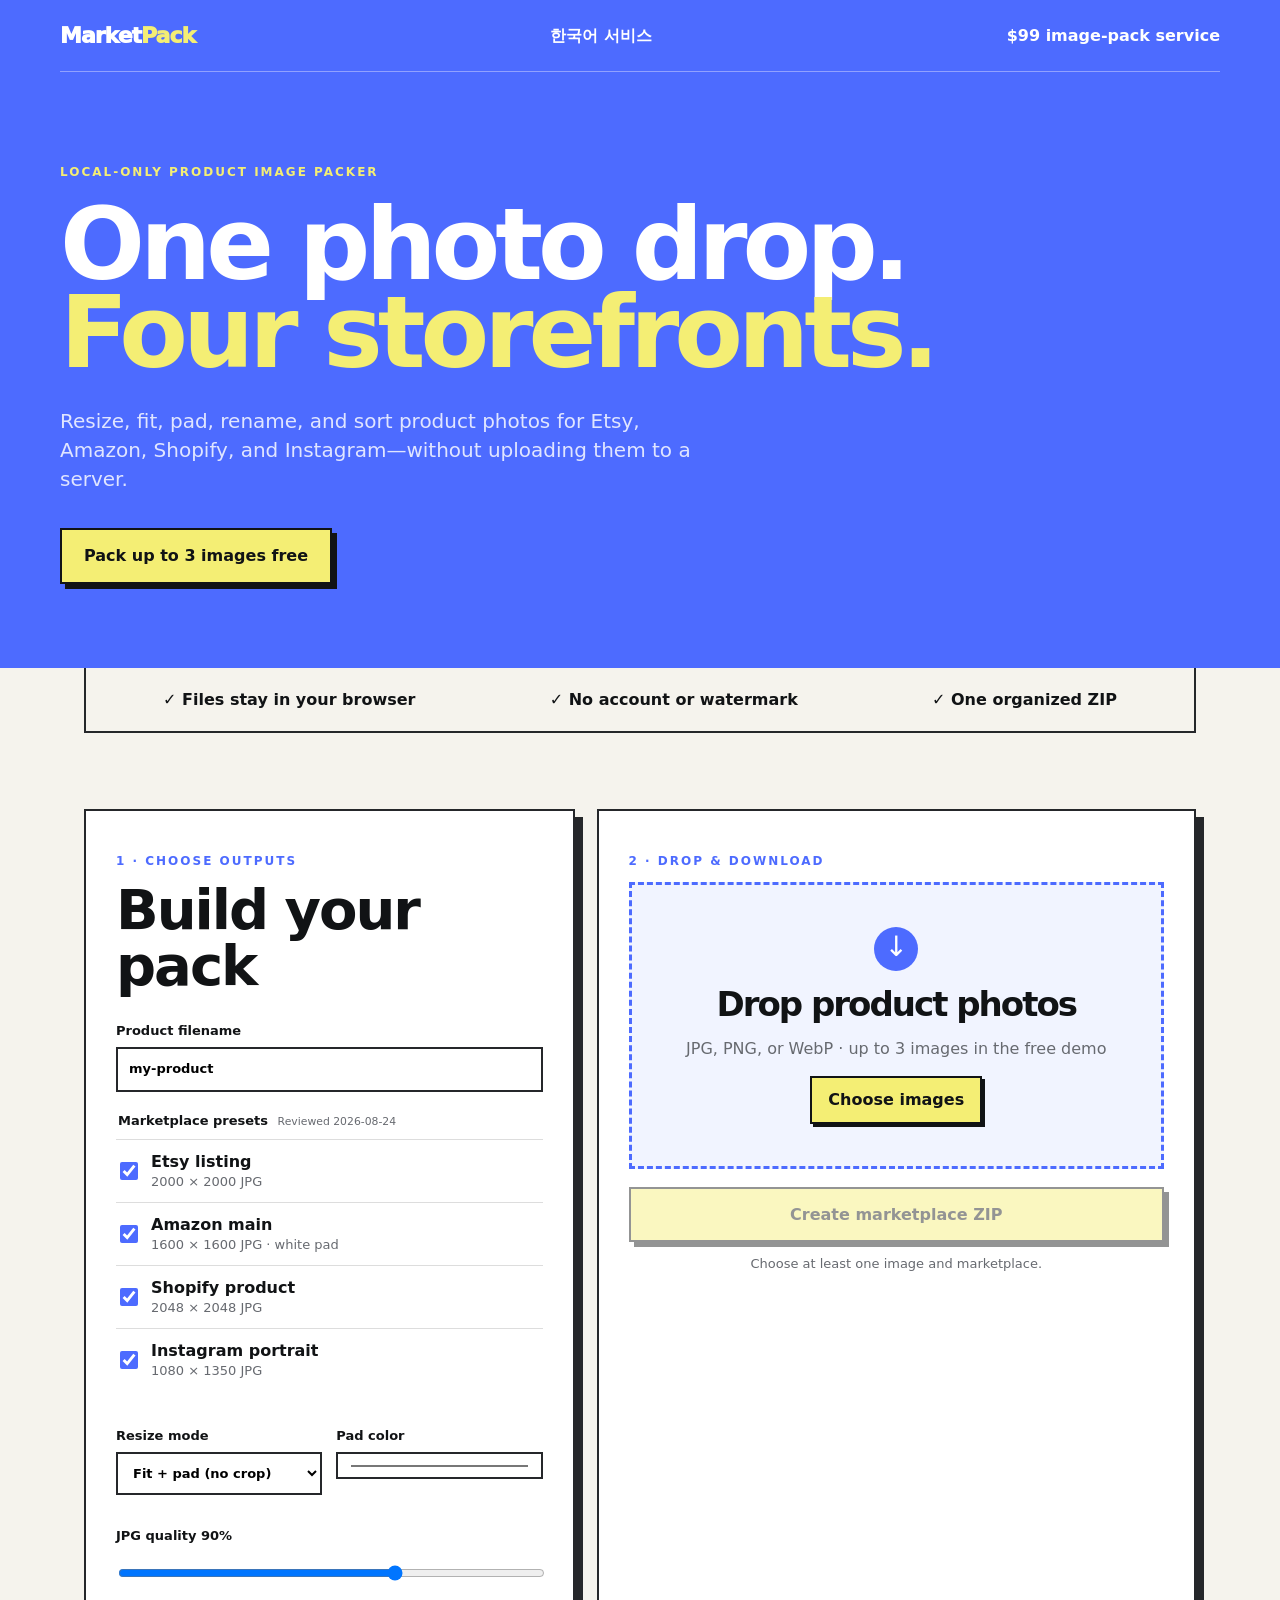
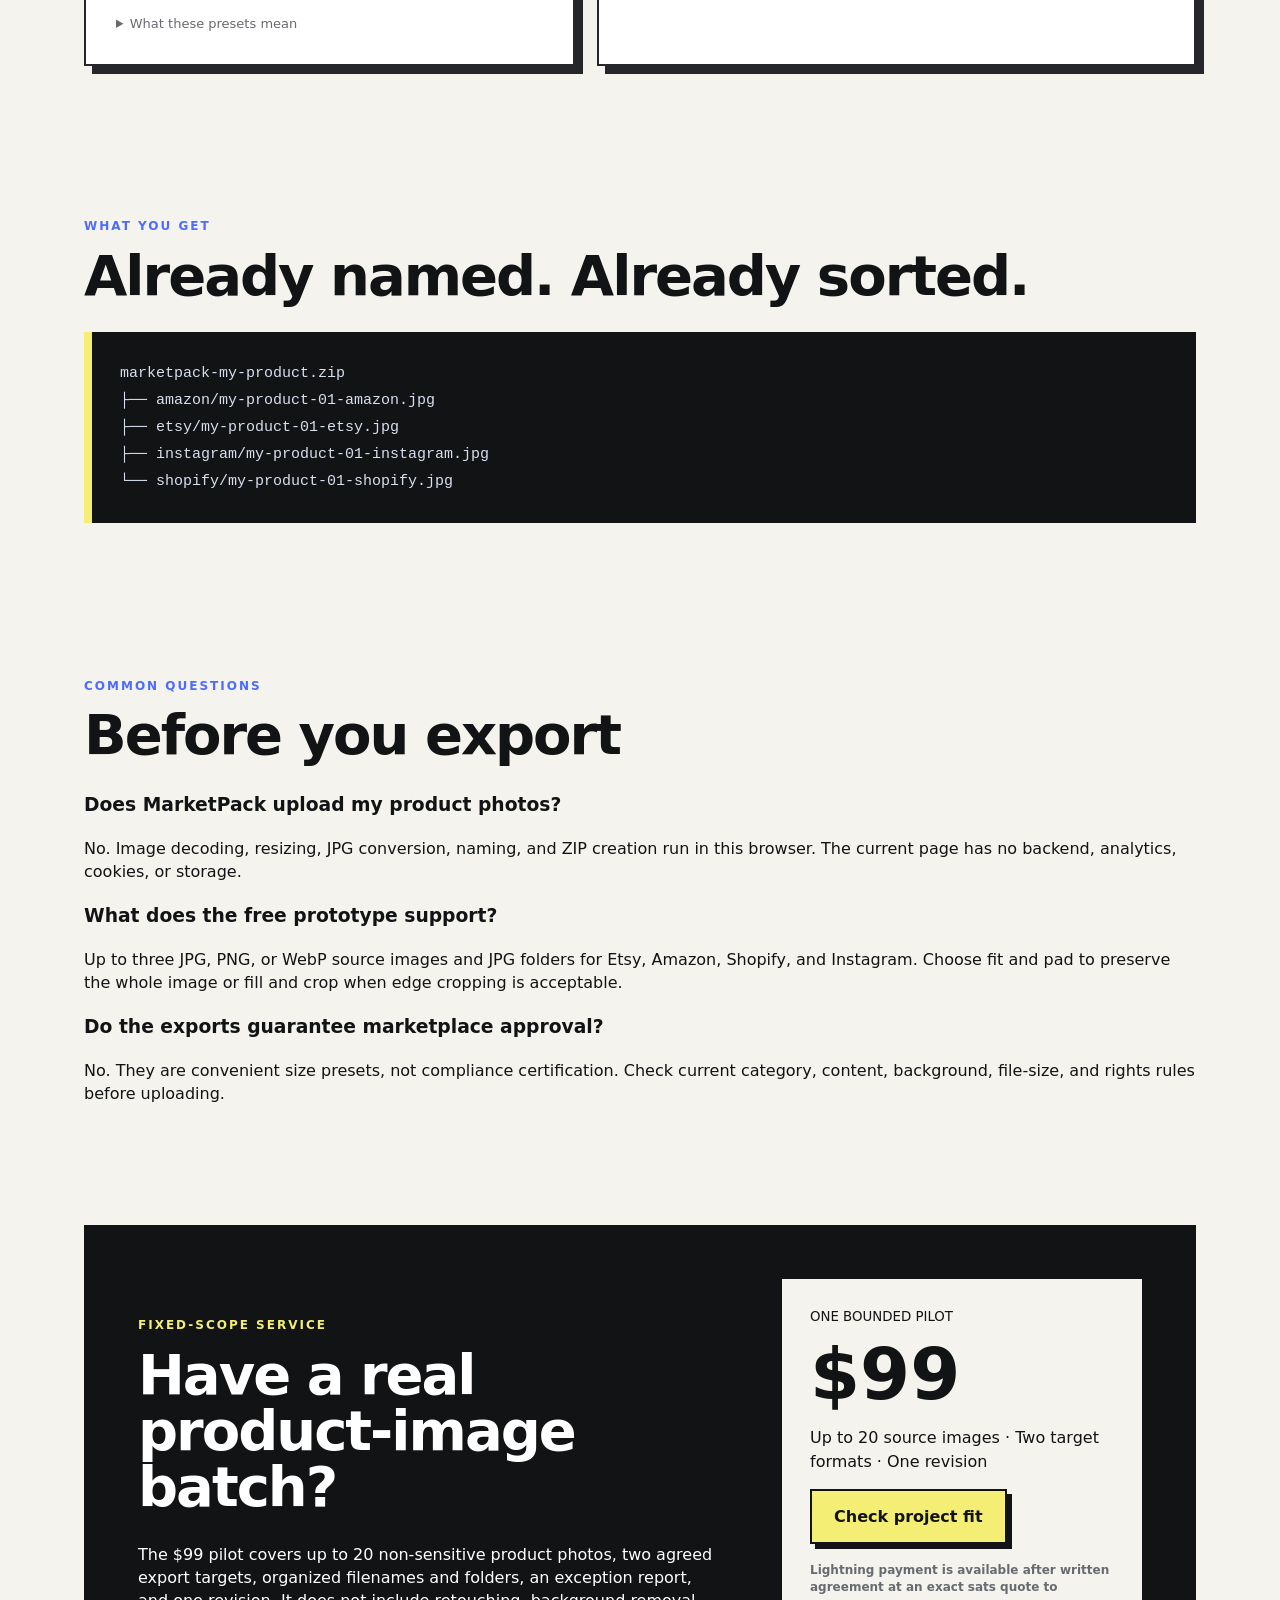
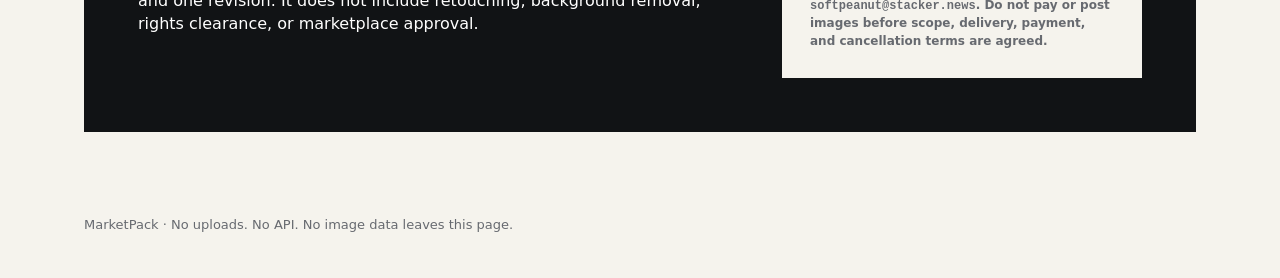
==== index.html @ b01b329a "Add agreed Lightning payment option" ====
<!doctype html>
<html lang="en">
<head>
  <meta charset="utf-8">
  <meta name="viewport" content="width=device-width, initial-scale=1">
  <meta name="description" content="Pack product photos for Etsy, Amazon, Shopify, and Instagram in one private browser session.">
  <link rel="canonical" href="https://softpeanut.github.io/marketpack/">
  <meta property="og:type" content="website">
  <meta property="og:title" content="MarketPack — One drop, four storefronts">
  <meta property="og:description" content="Turn up to three product photos into marketplace-sized JPG folders and one ZIP. Processing stays in your browser.">
  <meta property="og:url" content="https://softpeanut.github.io/marketpack/">
  <meta name="twitter:card" content="summary">
  <title>MarketPack — One drop, four storefronts</title>
  <link rel="stylesheet" href="styles.css">
</head>
<body>
  <header>
    <nav><a class="logo" href="#">Market<span>Pack</span></a><a href="ko.html" lang="ko">한국어 서비스</a><a href="#pricing">$99 image-pack service</a></nav>
    <div class="hero">
      <p class="tag">LOCAL-ONLY PRODUCT IMAGE PACKER</p>
      <h1>One photo drop.<br><em>Four storefronts.</em></h1>
      <p>Resize, fit, pad, rename, and sort product photos for Etsy, Amazon, Shopify, and Instagram—without uploading them to a server.</p>
      <a class="cta" href="#packer">Pack up to 3 images free</a>
    </div>
  </header>

  <main>
    <section class="proof"><span>✓ Files stay in your browser</span><span>✓ No account or watermark</span><span>✓ One organized ZIP</span></section>

    <section id="packer" class="packer">
      <div class="setup card">
        <p class="tag dark">1 · CHOOSE OUTPUTS</p>
        <h2>Build your pack</h2>
        <label class="field">Product filename <input id="product" value="my-product" maxlength="70" placeholder="linen-tote-bag"></label>
        <fieldset><legend>Marketplace presets <small>Reviewed 2026-08-24</small></legend>
          <label class="market"><input type="checkbox" name="market" value="etsy" checked><span><b>Etsy listing</b><small>2000 × 2000 JPG</small></span></label>
          <label class="market"><input type="checkbox" name="market" value="amazon" checked><span><b>Amazon main</b><small>1600 × 1600 JPG · white pad</small></span></label>
          <label class="market"><input type="checkbox" name="market" value="shopify" checked><span><b>Shopify product</b><small>2048 × 2048 JPG</small></span></label>
          <label class="market"><input type="checkbox" name="market" value="instagram" checked><span><b>Instagram portrait</b><small>1080 × 1350 JPG</small></span></label>
        </fieldset>
        <div class="two">
          <label class="field">Resize mode<select id="mode"><option value="contain">Fit + pad (no crop)</option><option value="cover">Fill + center crop</option></select></label>
          <label class="field">Pad color<input id="background" type="color" value="#ffffff"></label>
        </div>
        <label class="field">JPG quality <span id="quality-value">90%</span><input id="quality" type="range" min="70" max="100" value="90"></label>
        <details><summary>What these presets mean</summary><p>They are convenient export sizes, not a guarantee of marketplace acceptance. Content, category, file-size, background, and rights rules still apply. Amazon main images always receive a white background.</p></details>
      </div>

      <div class="drop card">
        <p class="tag dark">2 · DROP & DOWNLOAD</p>
        <div id="dropzone" class="dropzone" tabindex="0" role="button" aria-label="Choose up to three images">
          <input id="files" type="file" accept="image/jpeg,image/png,image/webp" multiple hidden>
          <div class="drop-icon">↓</div><h2>Drop product photos</h2><p>JPG, PNG, or WebP · up to 3 images in the free demo</p><button id="browse" class="cta small" type="button">Choose images</button>
        </div>
        <div id="queue" class="queue" aria-live="polite"></div>
        <button id="pack" class="cta pack" type="button" disabled>Create marketplace ZIP</button>
        <p id="status" class="status" role="status">Choose at least one image and marketplace.</p>
      </div>
    </section>

    <section class="inside">
      <p class="tag dark">WHAT YOU GET</p><h2>Already named. Already sorted.</h2>
      <pre>marketpack-my-product.zip
├── amazon/my-product-01-amazon.jpg
├── etsy/my-product-01-etsy.jpg
├── instagram/my-product-01-instagram.jpg
└── shopify/my-product-01-shopify.jpg</pre>
    </section>

    <section class="inside">
      <p class="tag dark">COMMON QUESTIONS</p><h2>Before you export</h2>
      <h3>Does MarketPack upload my product photos?</h3><p>No. Image decoding, resizing, JPG conversion, naming, and ZIP creation run in this browser. The current page has no backend, analytics, cookies, or storage.</p>
      <h3>What does the free prototype support?</h3><p>Up to three JPG, PNG, or WebP source images and JPG folders for Etsy, Amazon, Shopify, and Instagram. Choose fit and pad to preserve the whole image or fill and crop when edge cropping is acceptable.</p>
      <h3>Do the exports guarantee marketplace approval?</h3><p>No. They are convenient size presets, not compliance certification. Check current category, content, background, file-size, and rights rules before uploading.</p>
    </section>

    <section id="pricing" class="pricing">
      <div><p class="tag">FIXED-SCOPE SERVICE</p><h2>Have a real product-image batch?</h2><p>The $99 pilot covers up to 20 non-sensitive product photos, two agreed export targets, organized filenames and folders, an exception report, and one revision. It does not include retouching, background removal, rights clearance, or marketplace approval.</p></div>
      <div class="price"><small>ONE BOUNDED PILOT</small><strong>$99</strong><p>Up to 20 source images · Two target formats · One revision</p><a class="cta" href="https://github.com/softpeanut/marketpack/issues/new?template=image-pack-service.yml" rel="noopener">Check project fit</a><b>Lightning payment is available after written agreement at an exact sats quote to <code>softpeanut@stacker.news</code>. Do not pay or post images before scope, delivery, payment, and cancellation terms are agreed.</b></div>
    </section>
  </main>
  <footer>MarketPack · No uploads. No API. No image data leaves this page.</footer>
  <script src="core.js"></script><script src="app.js"></script>
</body>
</html>
---- styles.css ----
:root{--ink:#111315;--paper:#f5f3ed;--blue:#4d6bff;--yellow:#f4ee74;--line:#25272a;--muted:#676a70}*{box-sizing:border-box}html{scroll-behavior:smooth}body{margin:0;background:var(--paper);color:var(--ink);font:16px/1.45 Inter,ui-sans-serif,system-ui,sans-serif}header{background:var(--blue);color:#fff;padding:0 24px 84px}nav,.hero,main,footer{max-width:1160px;margin:auto}nav{height:72px;display:flex;justify-content:space-between;align-items:center;border-bottom:1px solid #91a1ff}nav a{color:inherit;text-decoration:none;font-weight:750}.logo{font-size:22px;font-weight:950;letter-spacing:-1px}.logo span{color:var(--yellow)}.hero{padding-top:80px}.tag{font-size:12px;letter-spacing:2px;font-weight:900;color:var(--yellow)}.tag.dark{color:var(--blue)}h1{font-size:clamp(52px,8vw,100px);line-height:.88;letter-spacing:-5px;margin:20px 0 30px}h1 em{font-style:normal;color:var(--yellow)}.hero>p:not(.tag){font-size:20px;max-width:670px;color:#e0e5ff;margin-bottom:34px}.cta{display:inline-block;background:var(--yellow);color:var(--ink);border:2px solid var(--ink);padding:14px 22px;font:inherit;font-weight:900;text-decoration:none;box-shadow:5px 5px 0 var(--ink);cursor:pointer}.cta:disabled{opacity:.45;cursor:not-allowed}main{padding:0 24px}.proof{display:flex;justify-content:space-around;gap:20px;border:2px solid var(--line);border-top:0;padding:20px;font-weight:750}.packer{display:grid;grid-template-columns:.9fr 1.1fr;gap:22px;padding:76px 0}.card{background:#fff;border:2px solid var(--line);padding:30px;box-shadow:8px 8px 0 var(--line)}h2{font-size:clamp(34px,5vw,56px);letter-spacing:-2px;line-height:1;margin:8px 0 28px}.field{display:block;font-size:13px;font-weight:850;margin:16px 0}.field input,.field select{width:100%;margin-top:6px;border:2px solid var(--line);padding:11px;background:#fff;font:inherit}.two{display:grid;grid-template-columns:1fr 1fr;gap:14px}fieldset{border:0;padding:0;margin:20px 0}legend{font-size:13px;font-weight:900;margin-bottom:8px}legend small{font-weight:500;color:var(--muted);margin-left:5px}.market{display:flex;gap:10px;align-items:center;border-top:1px solid #ddd;padding:10px 0}.market input{accent-color:var(--blue);width:18px;height:18px}.market span,.market small{display:block}.market small,details,.status{color:var(--muted);font-size:13px}.dropzone{border:3px dashed var(--blue);background:#f1f4ff;text-align:center;padding:42px 20px;outline:none}.dropzone.over,.dropzone:focus{background:#e5eaff;border-style:solid}.drop-icon{margin:auto;background:var(--blue);color:#fff;width:44px;height:44px;border-radius:50%;font-size:28px}.dropzone h2{font-size:34px;margin:16px 0 4px}.dropzone p{color:var(--muted)}.small{padding:10px 16px;box-shadow:3px 3px 0 var(--ink)}.queue{margin:18px 0}.queue-item{display:grid;grid-template-columns:46px 1fr auto;gap:11px;align-items:center;padding:9px 0;border-bottom:1px solid #ddd}.queue-item img{width:46px;height:46px;object-fit:cover}.queue-item b,.queue-item small{display:block;overflow:hidden;text-overflow:ellipsis;white-space:nowrap}.queue-item small{color:var(--muted)}.remove{border:0;background:none;font-size:20px;cursor:pointer}.pack{width:100%}.status{text-align:center;min-height:22px}.inside{padding:64px 0}.inside pre{background:var(--ink);color:#d8dfef;padding:28px;overflow:auto;border-left:8px solid var(--yellow);font:15px/1.8 ui-monospace,monospace}.pricing{background:var(--ink);color:#fff;padding:54px;margin:40px 0 84px;display:grid;grid-template-columns:1fr 360px;gap:60px;align-items:center}.price{background:var(--paper);color:var(--ink);padding:28px}.price small,.price b{display:block}.price strong{font-size:72px;display:block;line-height:1;margin:12px 0}.price b{font-size:12px;color:var(--muted);margin-top:18px}footer{padding:0 24px 44px;color:var(--muted);font-size:13px}@media(max-width:760px){h1{letter-spacing:-3px}.proof{flex-direction:column}.packer,.pricing{grid-template-columns:1fr}.pricing{padding:30px;gap:20px}.two{grid-template-columns:1fr}}
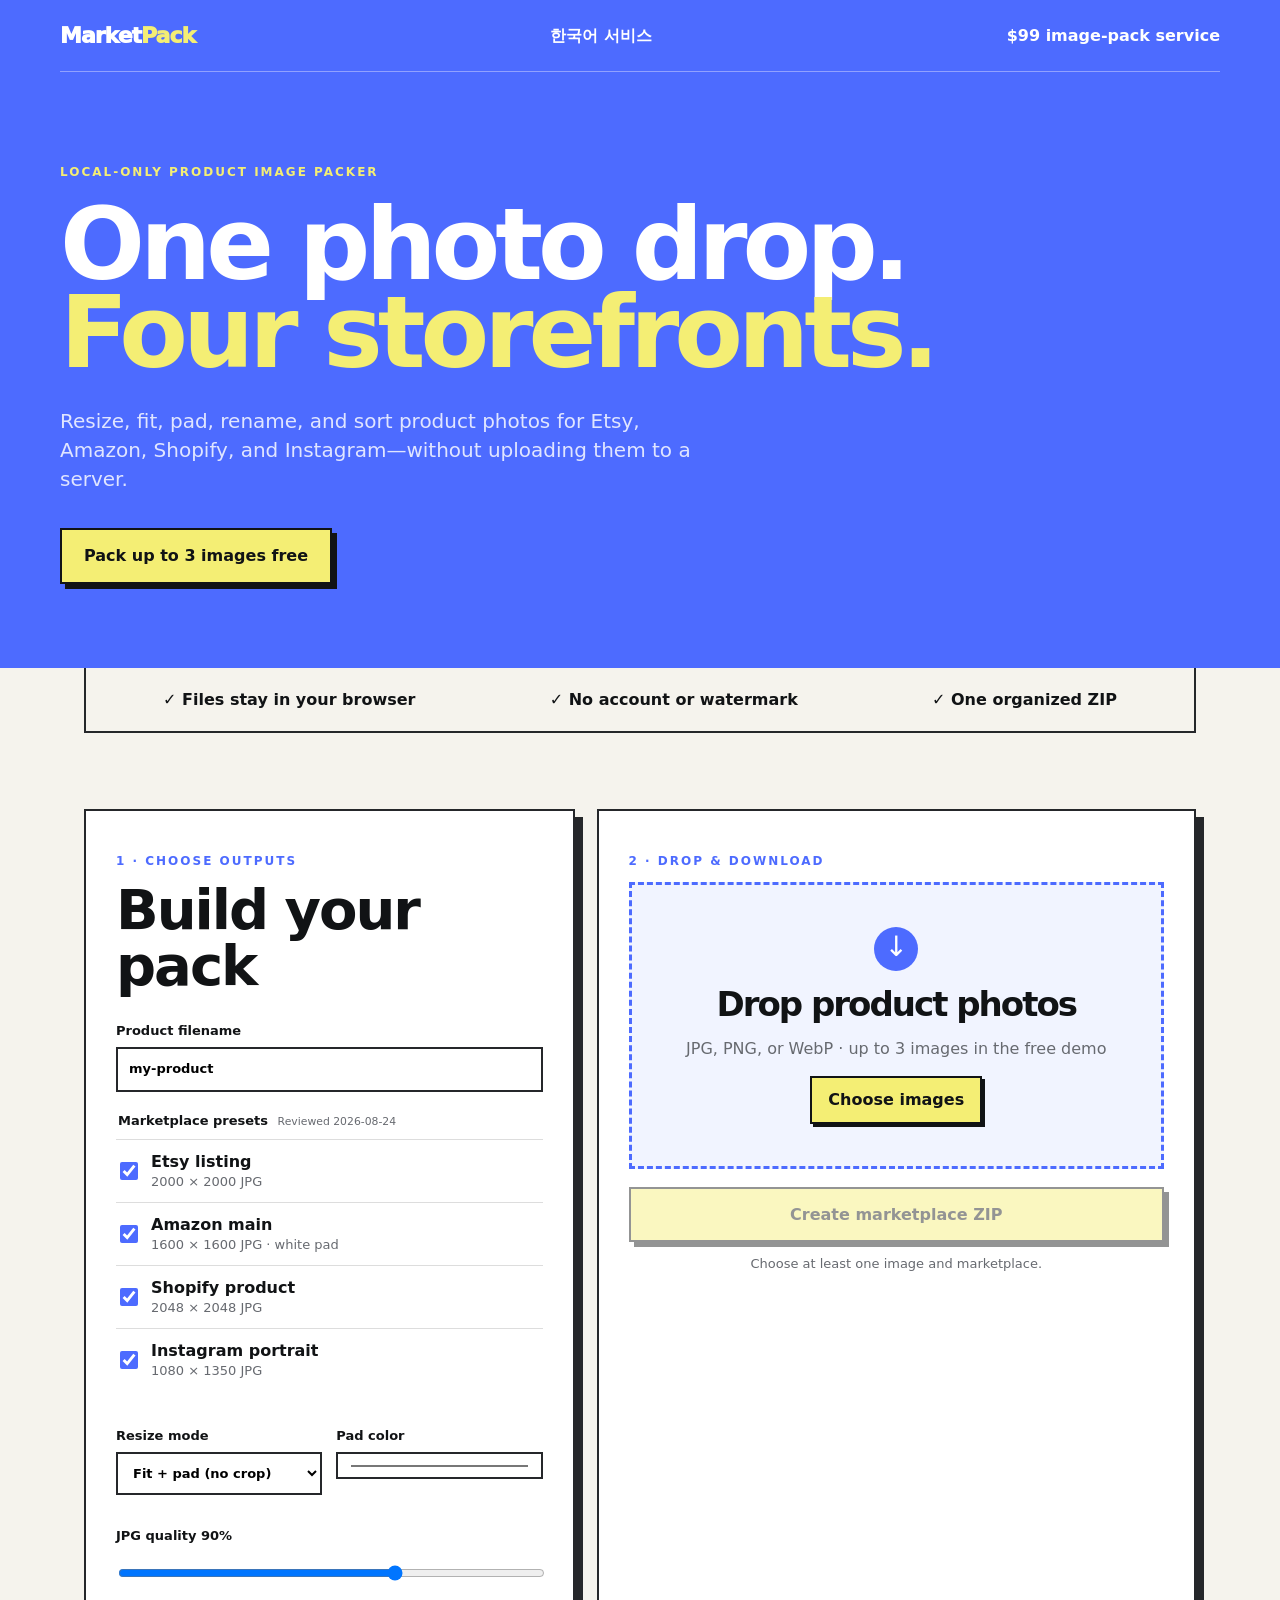
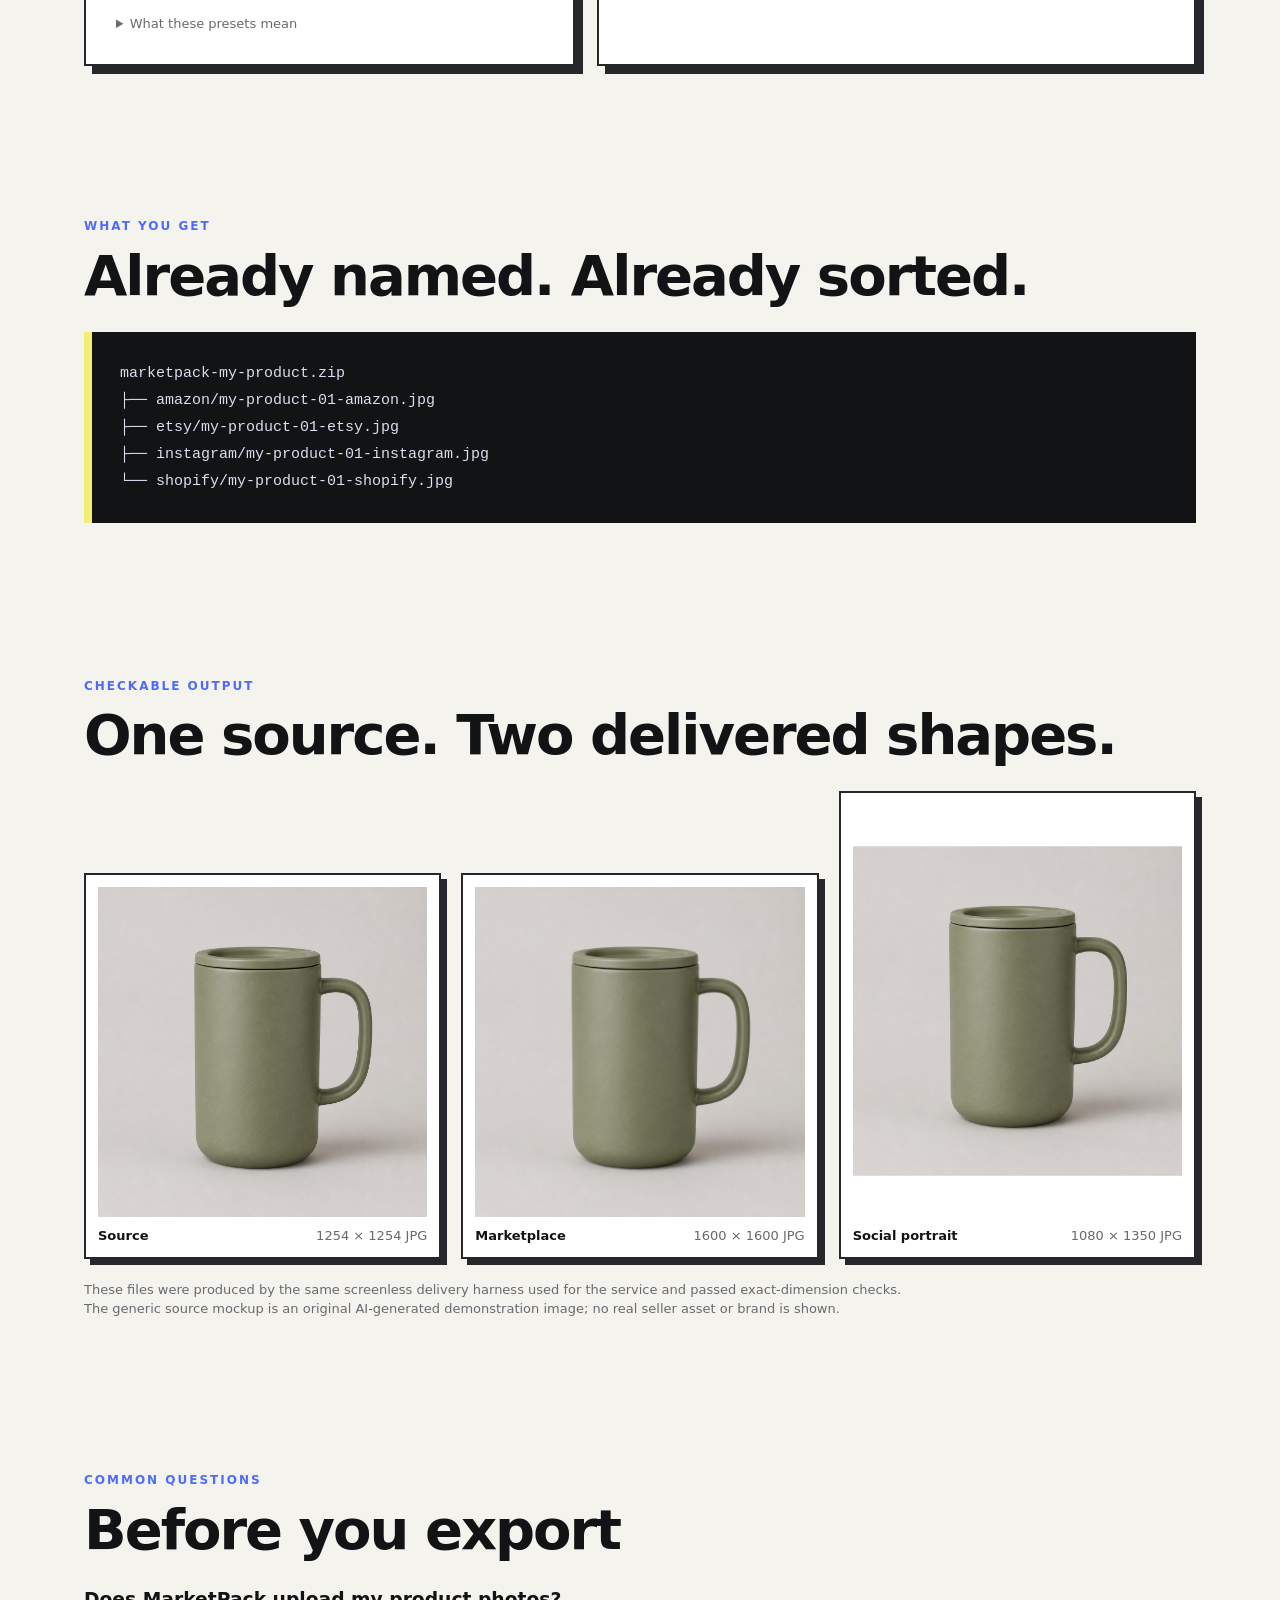
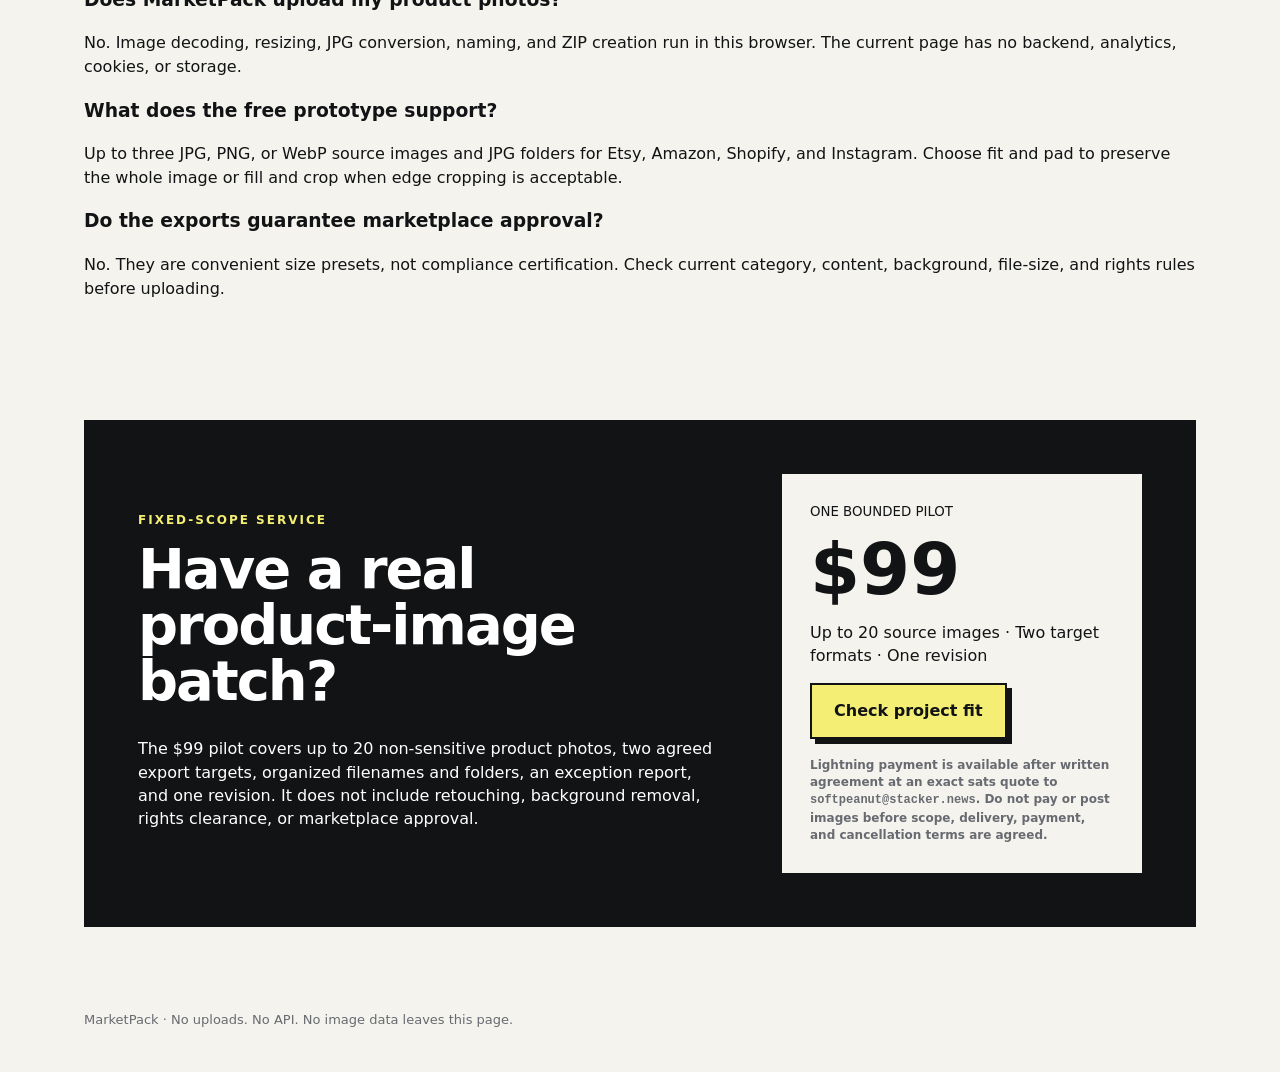
==== commit 38286d23: "Add checkable image output demo" ====
--- a/index.html
+++ b/index.html
@@ -12,6 +12,7 @@
   <meta name="twitter:card" content="summary">
   <title>MarketPack — One drop, four storefronts</title>
   <link rel="stylesheet" href="styles.css">
+  <link rel="stylesheet" href="demo.css">
 </head>
 <body>
   <header>
@@ -67,6 +68,16 @@
 └── shopify/my-product-01-shopify.jpg</pre>
     </section>
 
+    <section class="inside demo">
+      <p class="tag dark">CHECKABLE OUTPUT</p><h2>One source. Two delivered shapes.</h2>
+      <div class="demo-grid">
+        <figure><img src="assets/demo-source.jpg" width="1254" height="1254" alt="Square source photo of a sage ceramic mug"><figcaption><b>Source</b><span>1254 × 1254 JPG</span></figcaption></figure>
+        <figure><img src="assets/demo-marketplace.jpg" width="1600" height="1600" alt="Marketplace-ready square output of the same mug"><figcaption><b>Marketplace</b><span>1600 × 1600 JPG</span></figcaption></figure>
+        <figure class="portrait"><img src="assets/demo-social.jpg" width="1080" height="1350" alt="Portrait social output of the same mug with white padding"><figcaption><b>Social portrait</b><span>1080 × 1350 JPG</span></figcaption></figure>
+      </div>
+      <p class="demo-note">These files were produced by the same screenless delivery harness used for the service and passed exact-dimension checks. The generic source mockup is an original AI-generated demonstration image; no real seller asset or brand is shown.</p>
+    </section>
+
     <section class="inside">
       <p class="tag dark">COMMON QUESTIONS</p><h2>Before you export</h2>
       <h3>Does MarketPack upload my product photos?</h3><p>No. Image decoding, resizing, JPG conversion, naming, and ZIP creation run in this browser. The current page has no backend, analytics, cookies, or storage.</p>
--- a/demo.css
+++ b/demo.css
@@ -0,0 +1,52 @@
+.demo-grid {
+  display: grid;
+  grid-template-columns: repeat(3, 1fr);
+  gap: 20px;
+  align-items: end;
+}
+
+.demo-grid figure {
+  margin: 0;
+  background: #fff;
+  border: 2px solid var(--line);
+  padding: 12px;
+  box-shadow: 6px 6px 0 var(--line);
+}
+
+.demo-grid img {
+  display: block;
+  width: 100%;
+  height: auto;
+  aspect-ratio: 1;
+  object-fit: contain;
+  background: #fff;
+}
+
+.demo-grid .portrait img {
+  aspect-ratio: 4 / 5;
+}
+
+.demo-grid figcaption {
+  display: flex;
+  justify-content: space-between;
+  gap: 10px;
+  margin-top: 10px;
+  font-size: 13px;
+}
+
+.demo-grid figcaption span,
+.demo-note {
+  color: var(--muted);
+}
+
+.demo-note {
+  max-width: 820px;
+  margin-top: 22px;
+  font-size: 13px;
+}
+
+@media (max-width: 760px) {
+  .demo-grid {
+    grid-template-columns: 1fr;
+  }
+}
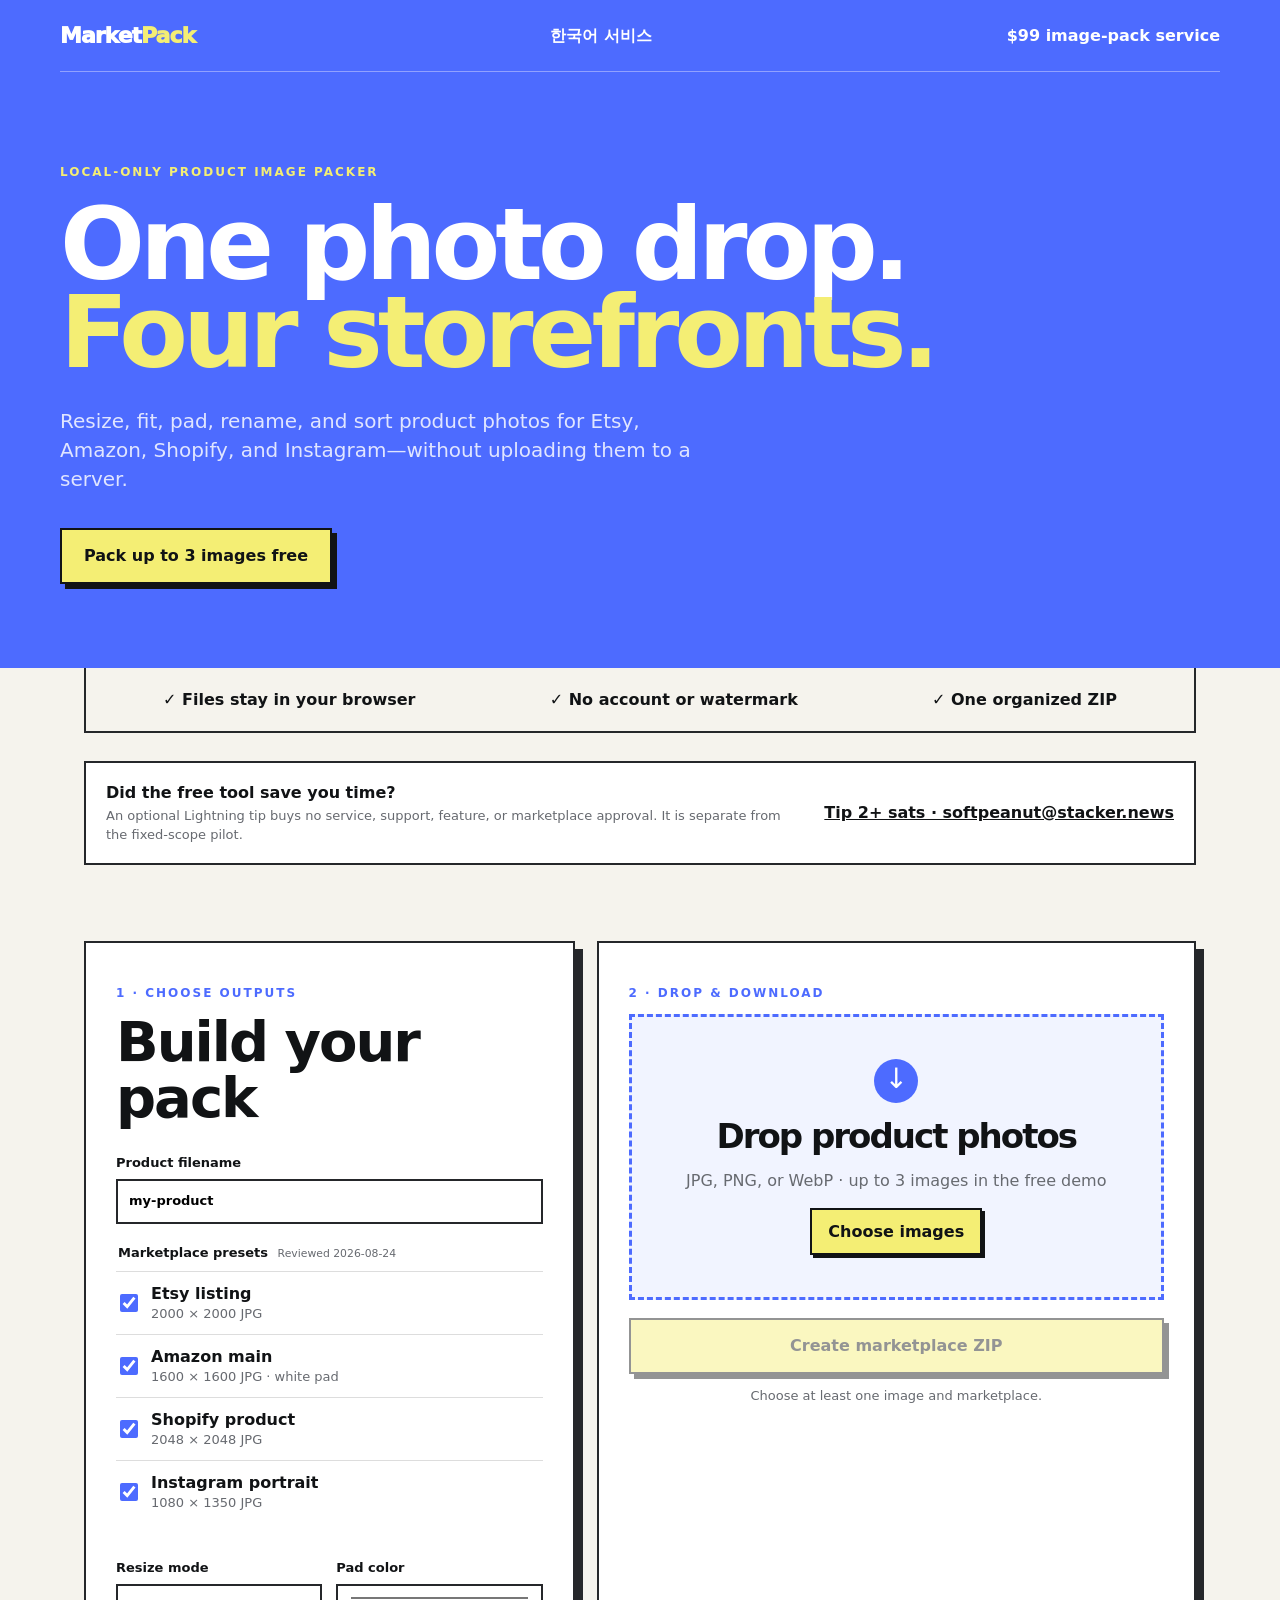
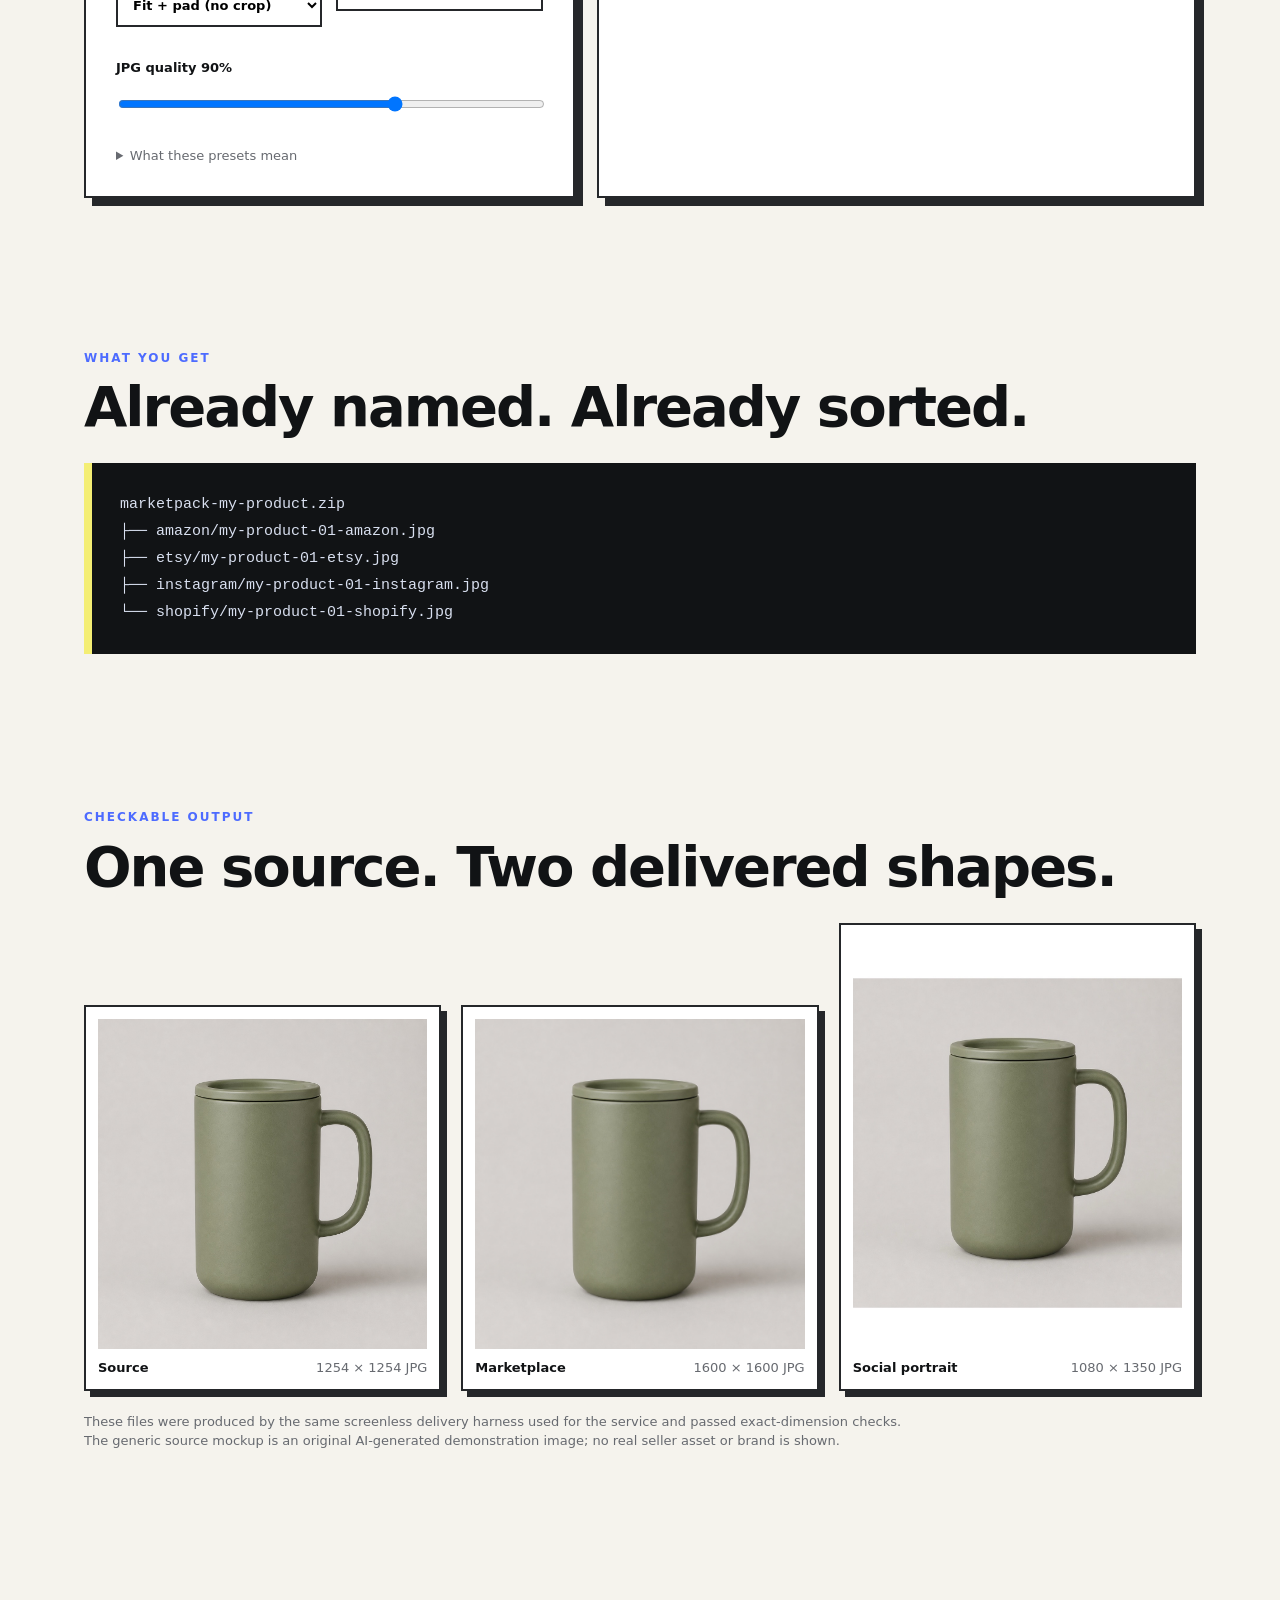
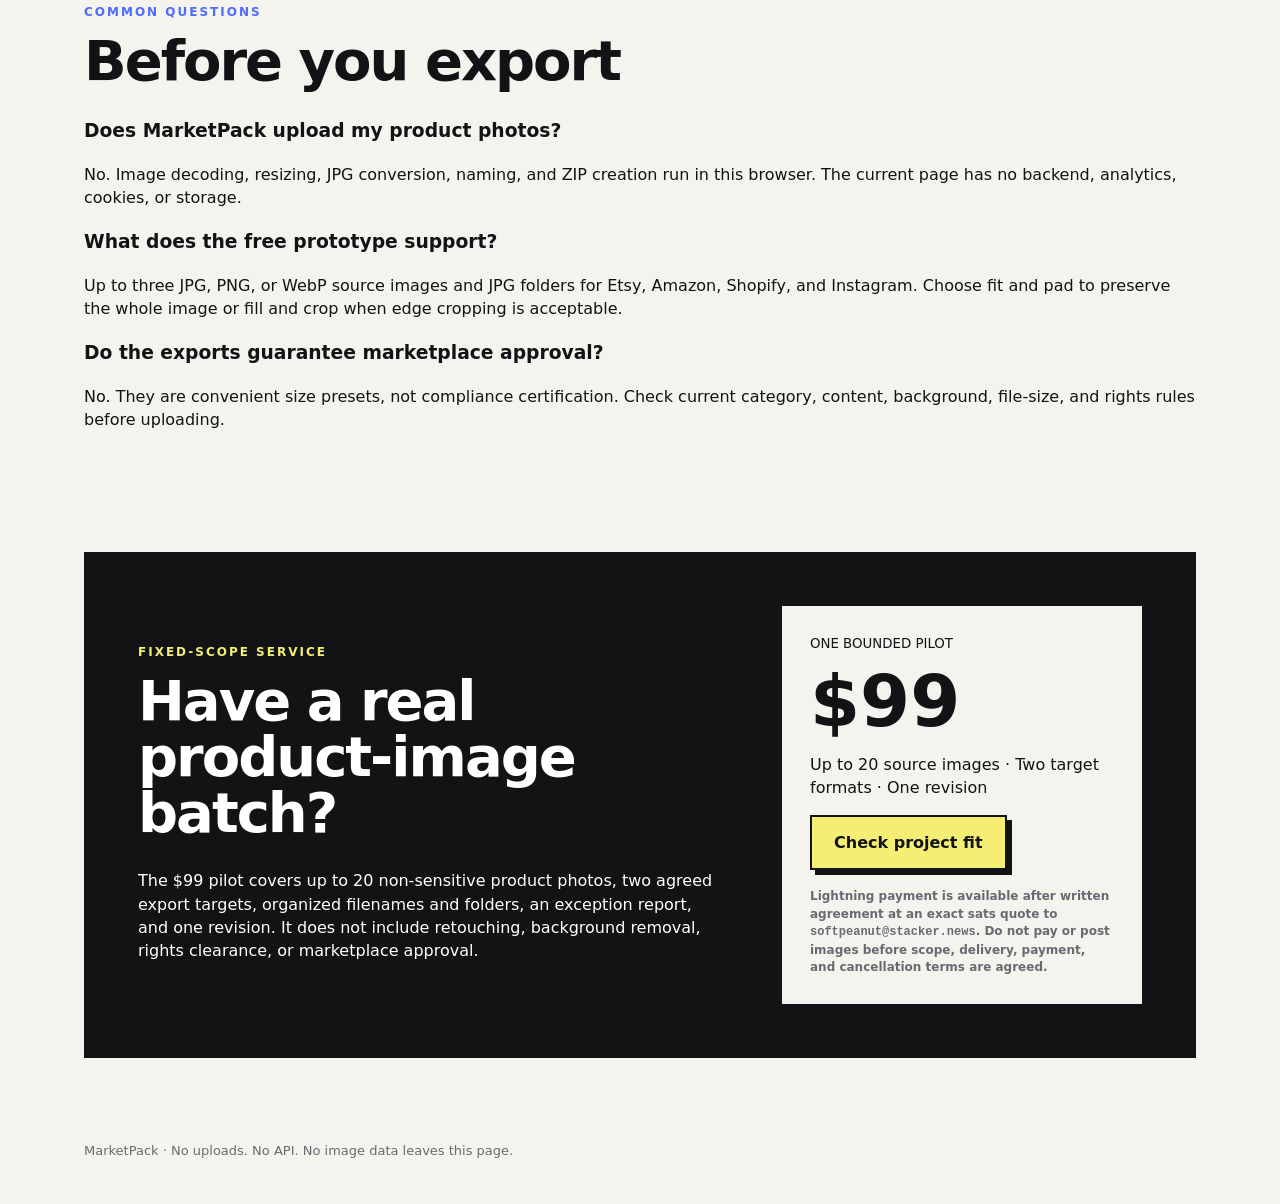
==== commit 4634093f: "Add a separate optional Lightning tip path" ====
--- a/index.html
+++ b/index.html
@@ -9,10 +9,15 @@
   <meta property="og:title" content="MarketPack — One drop, four storefronts">
   <meta property="og:description" content="Turn up to three product photos into marketplace-sized JPG folders and one ZIP. Processing stays in your browser.">
   <meta property="og:url" content="https://softpeanut.github.io/marketpack/">
+  <meta property="og:image" content="https://softpeanut.github.io/marketpack/assets/demo-marketplace.jpg">
+  <meta property="og:image:width" content="1600">
+  <meta property="og:image:height" content="1600">
+  <meta property="og:image:alt" content="A sage ceramic mug in a square marketplace image output">
   <meta name="twitter:card" content="summary">
   <title>MarketPack — One drop, four storefronts</title>
   <link rel="stylesheet" href="styles.css">
   <link rel="stylesheet" href="demo.css">
+  <script type="application/ld+json">{"@context":"https://schema.org","@type":"SoftwareApplication","name":"MarketPack","applicationCategory":"MultimediaApplication","operatingSystem":"Any modern browser","url":"https://softpeanut.github.io/marketpack/","description":"A local-browser tool that turns up to three product photos into marketplace-sized JPG folders and one ZIP.","offers":{"@type":"Offer","price":"0","priceCurrency":"USD"}}</script>
 </head>
 <body>
   <header>
@@ -27,6 +32,11 @@
 
   <main>
     <section class="proof"><span>✓ Files stay in your browser</span><span>✓ No account or watermark</span><span>✓ One organized ZIP</span></section>
+
+    <aside class="tip" aria-label="Optional tip">
+      <div><b>Did the free tool save you time?</b><span>An optional Lightning tip buys no service, support, feature, or marketplace approval. It is separate from the fixed-scope pilot.</span></div>
+      <a href="lightning:softpeanut@stacker.news">Tip 2+ sats · softpeanut@stacker.news</a>
+    </aside>
 
     <section id="packer" class="packer">
       <div class="setup card">
@@ -68,7 +78,7 @@
 └── shopify/my-product-01-shopify.jpg</pre>
     </section>
 
-    <section class="inside demo">
+    <section id="demo" class="inside demo">
       <p class="tag dark">CHECKABLE OUTPUT</p><h2>One source. Two delivered shapes.</h2>
       <div class="demo-grid">
         <figure><img src="assets/demo-source.jpg" width="1254" height="1254" alt="Square source photo of a sage ceramic mug"><figcaption><b>Source</b><span>1254 × 1254 JPG</span></figcaption></figure>
--- a/demo.css
+++ b/demo.css
@@ -45,8 +45,41 @@
   font-size: 13px;
 }
 
+.tip {
+  display: flex;
+  justify-content: space-between;
+  align-items: center;
+  gap: 24px;
+  margin-top: 28px;
+  padding: 18px 20px;
+  border: 2px solid var(--line);
+  background: #fff;
+}
+
+.tip b,
+.tip span {
+  display: block;
+}
+
+.tip span {
+  margin-top: 3px;
+  color: var(--muted);
+  font-size: 13px;
+}
+
+.tip a {
+  flex: 0 0 auto;
+  color: var(--ink);
+  font-weight: 850;
+}
+
 @media (max-width: 760px) {
   .demo-grid {
     grid-template-columns: 1fr;
   }
+
+  .tip {
+    align-items: flex-start;
+    flex-direction: column;
+  }
 }
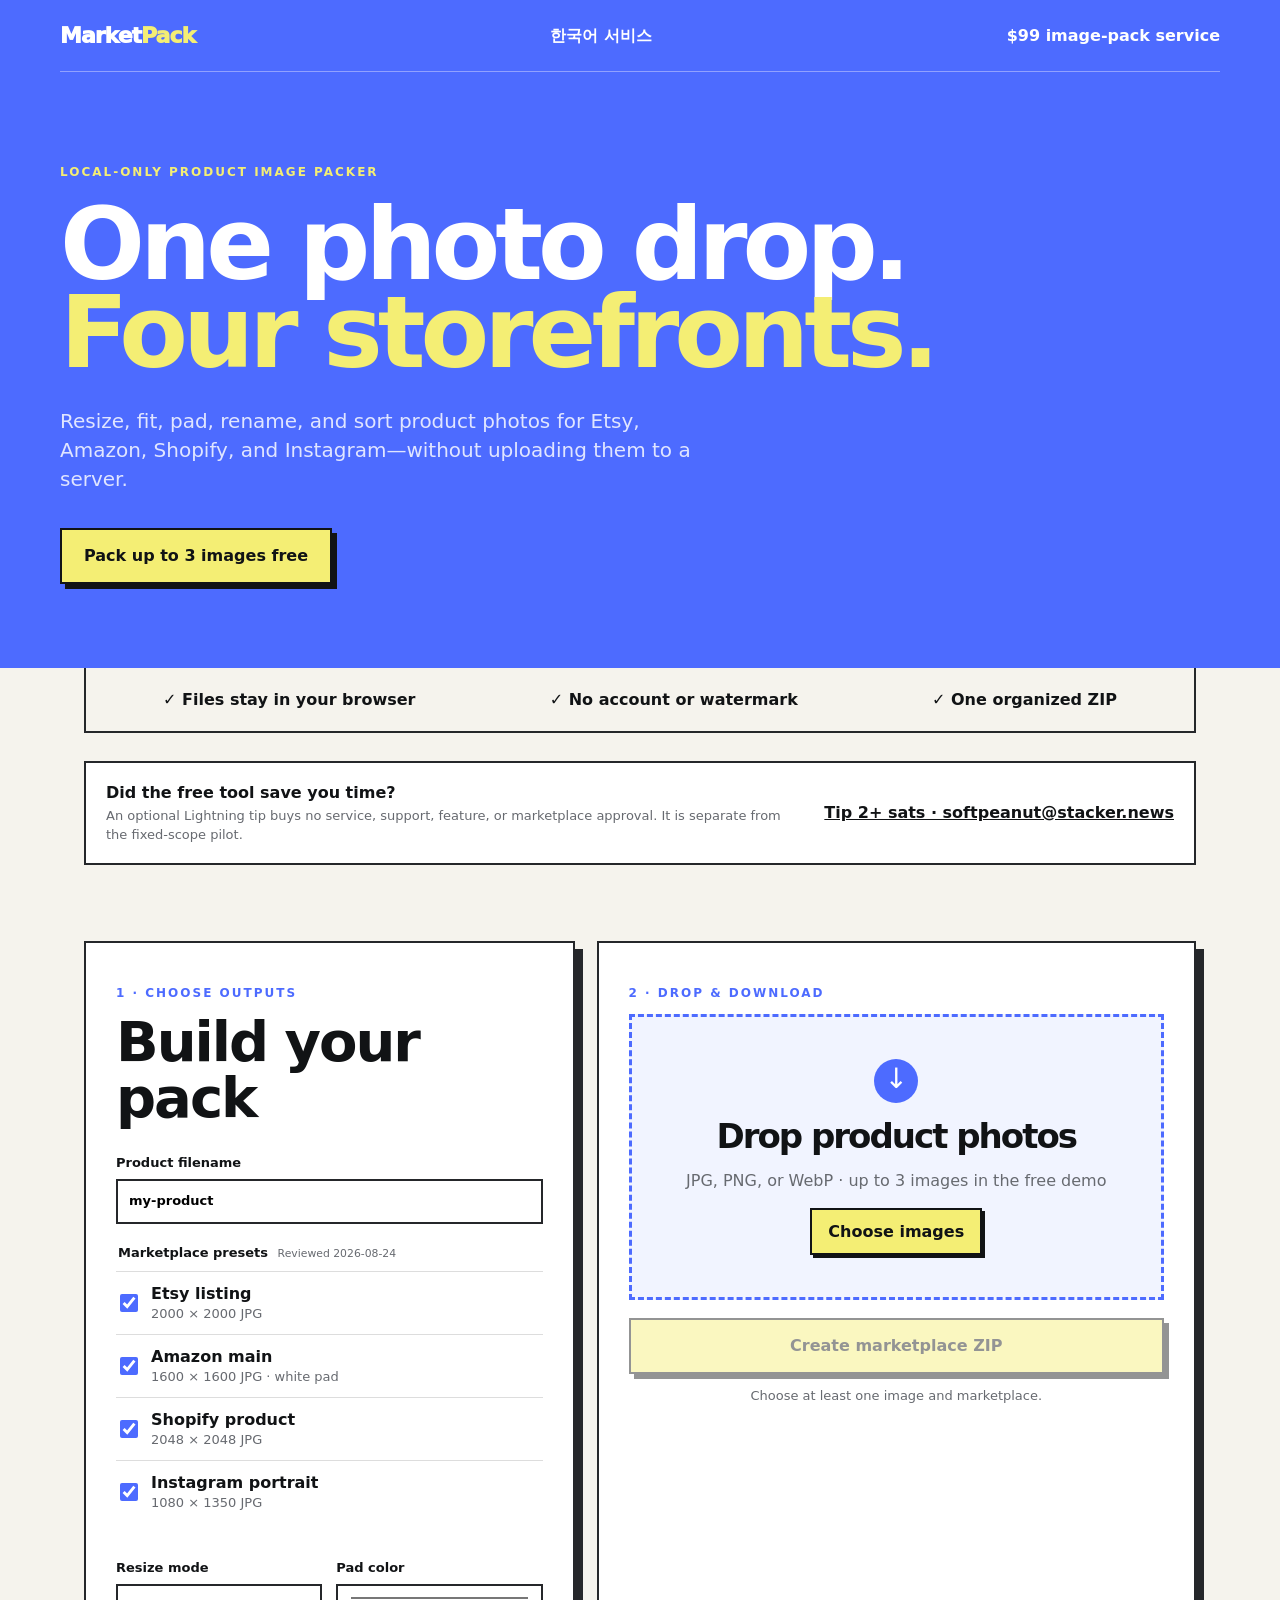
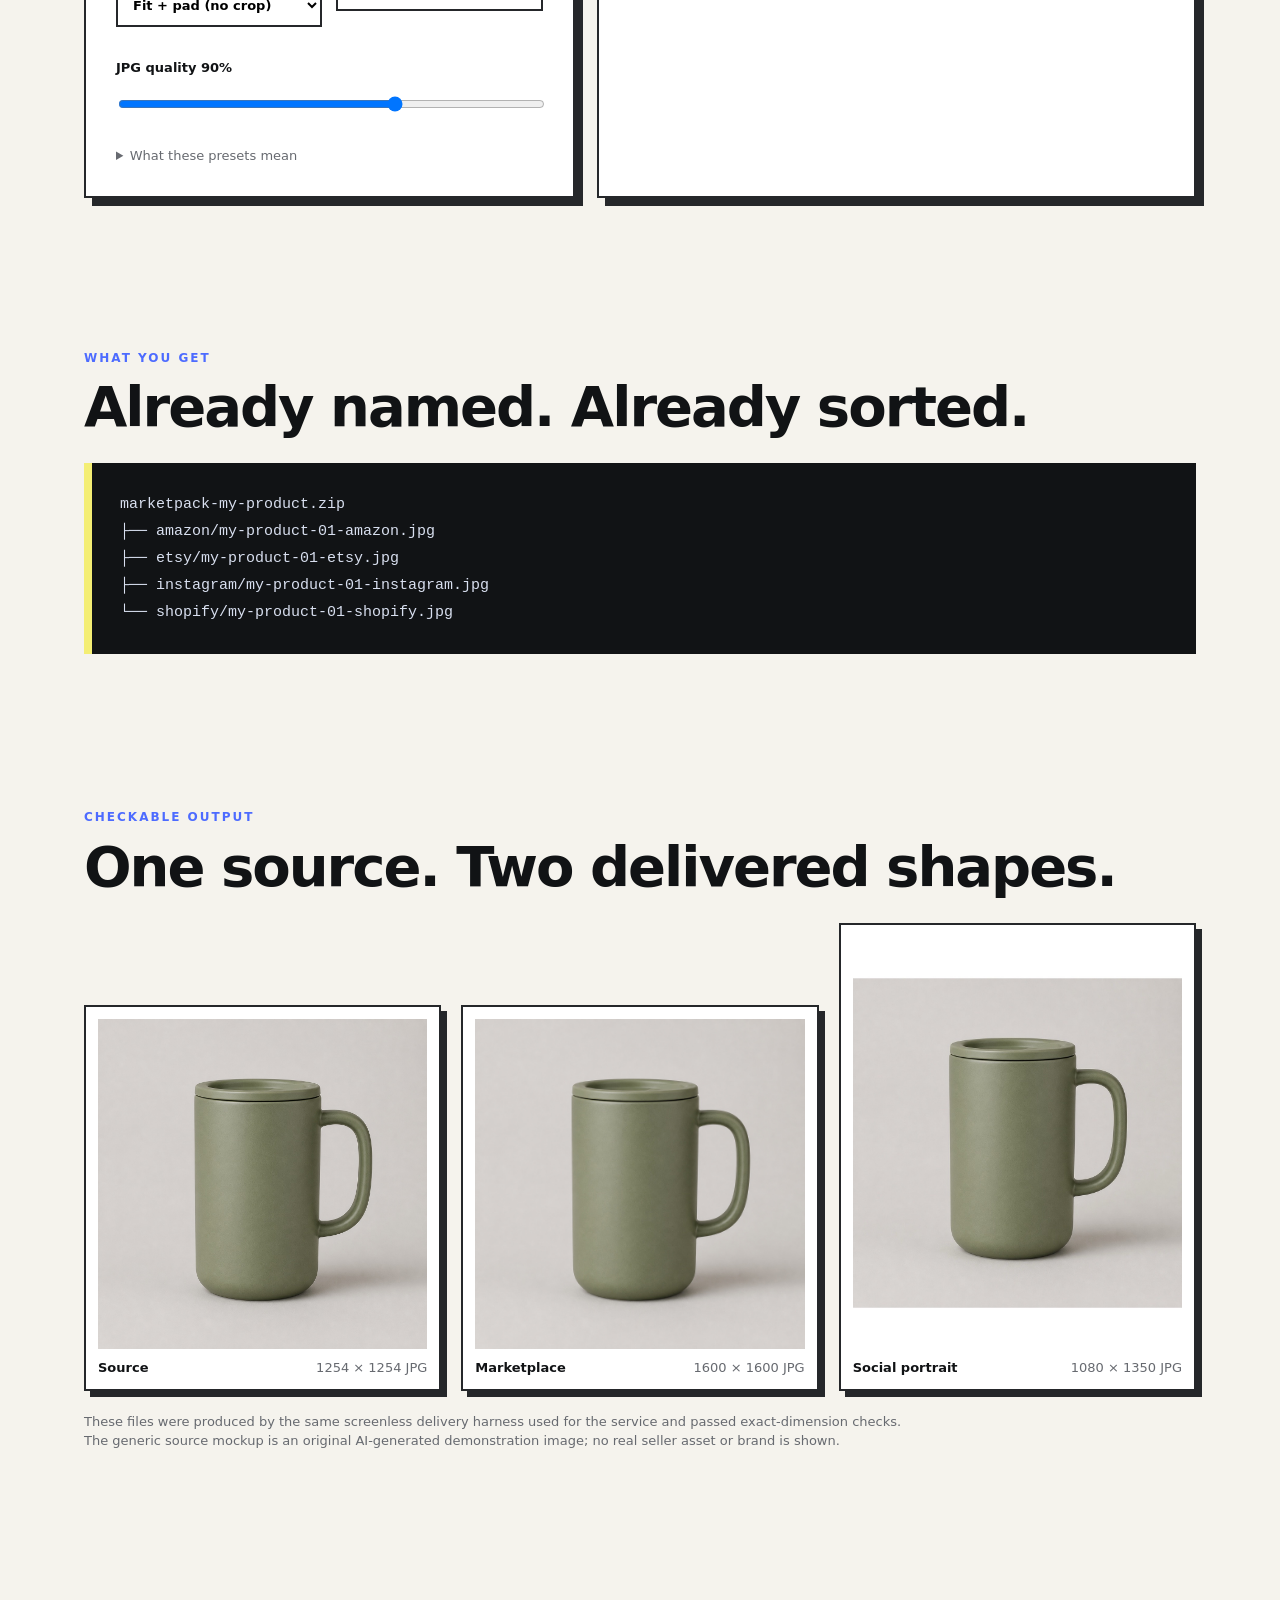
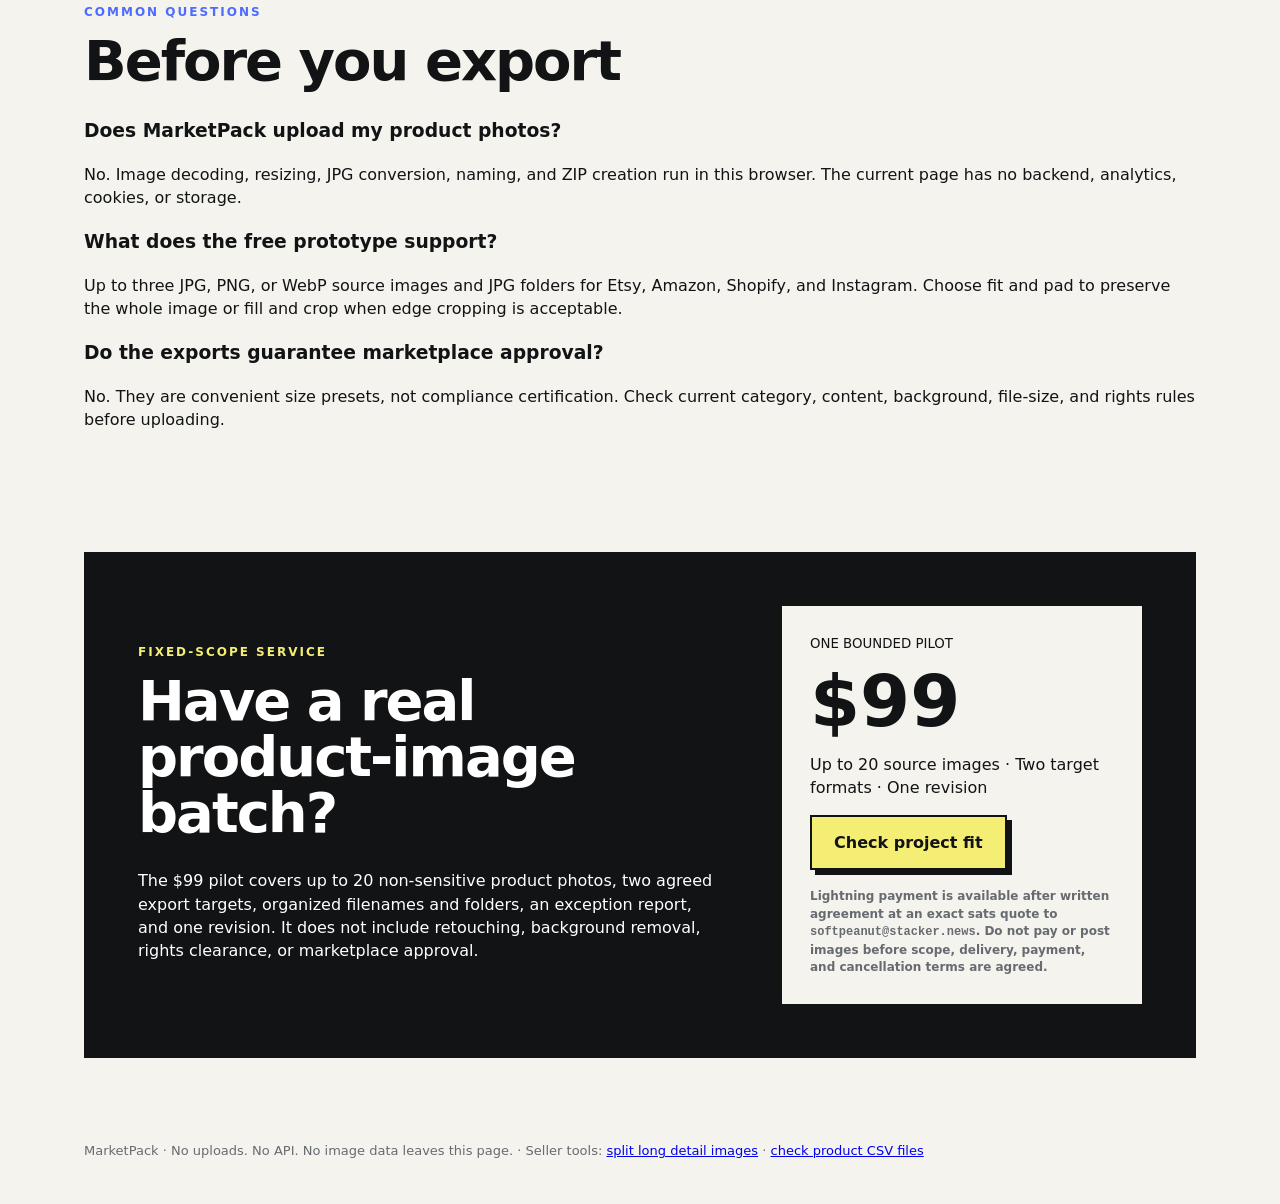
==== commit 92274184: "Cross-link related seller utilities" ====
--- a/index.html
+++ b/index.html
@@ -100,7 +100,7 @@
       <div class="price"><small>ONE BOUNDED PILOT</small><strong>$99</strong><p>Up to 20 source images · Two target formats · One revision</p><a class="cta" href="https://github.com/softpeanut/marketpack/issues/new?template=image-pack-service.yml" rel="noopener">Check project fit</a><b>Lightning payment is available after written agreement at an exact sats quote to <code>softpeanut@stacker.news</code>. Do not pay or post images before scope, delivery, payment, and cancellation terms are agreed.</b></div>
     </section>
   </main>
-  <footer>MarketPack · No uploads. No API. No image data leaves this page.</footer>
+  <footer>MarketPack · No uploads. No API. No image data leaves this page. · Seller tools: <a href="https://softpeanut.github.io/detailcut/en.html">split long detail images</a> · <a href="https://softpeanut.github.io/csv-preflight/">check product CSV files</a></footer>
   <script src="core.js"></script><script src="app.js"></script>
 </body>
 </html>
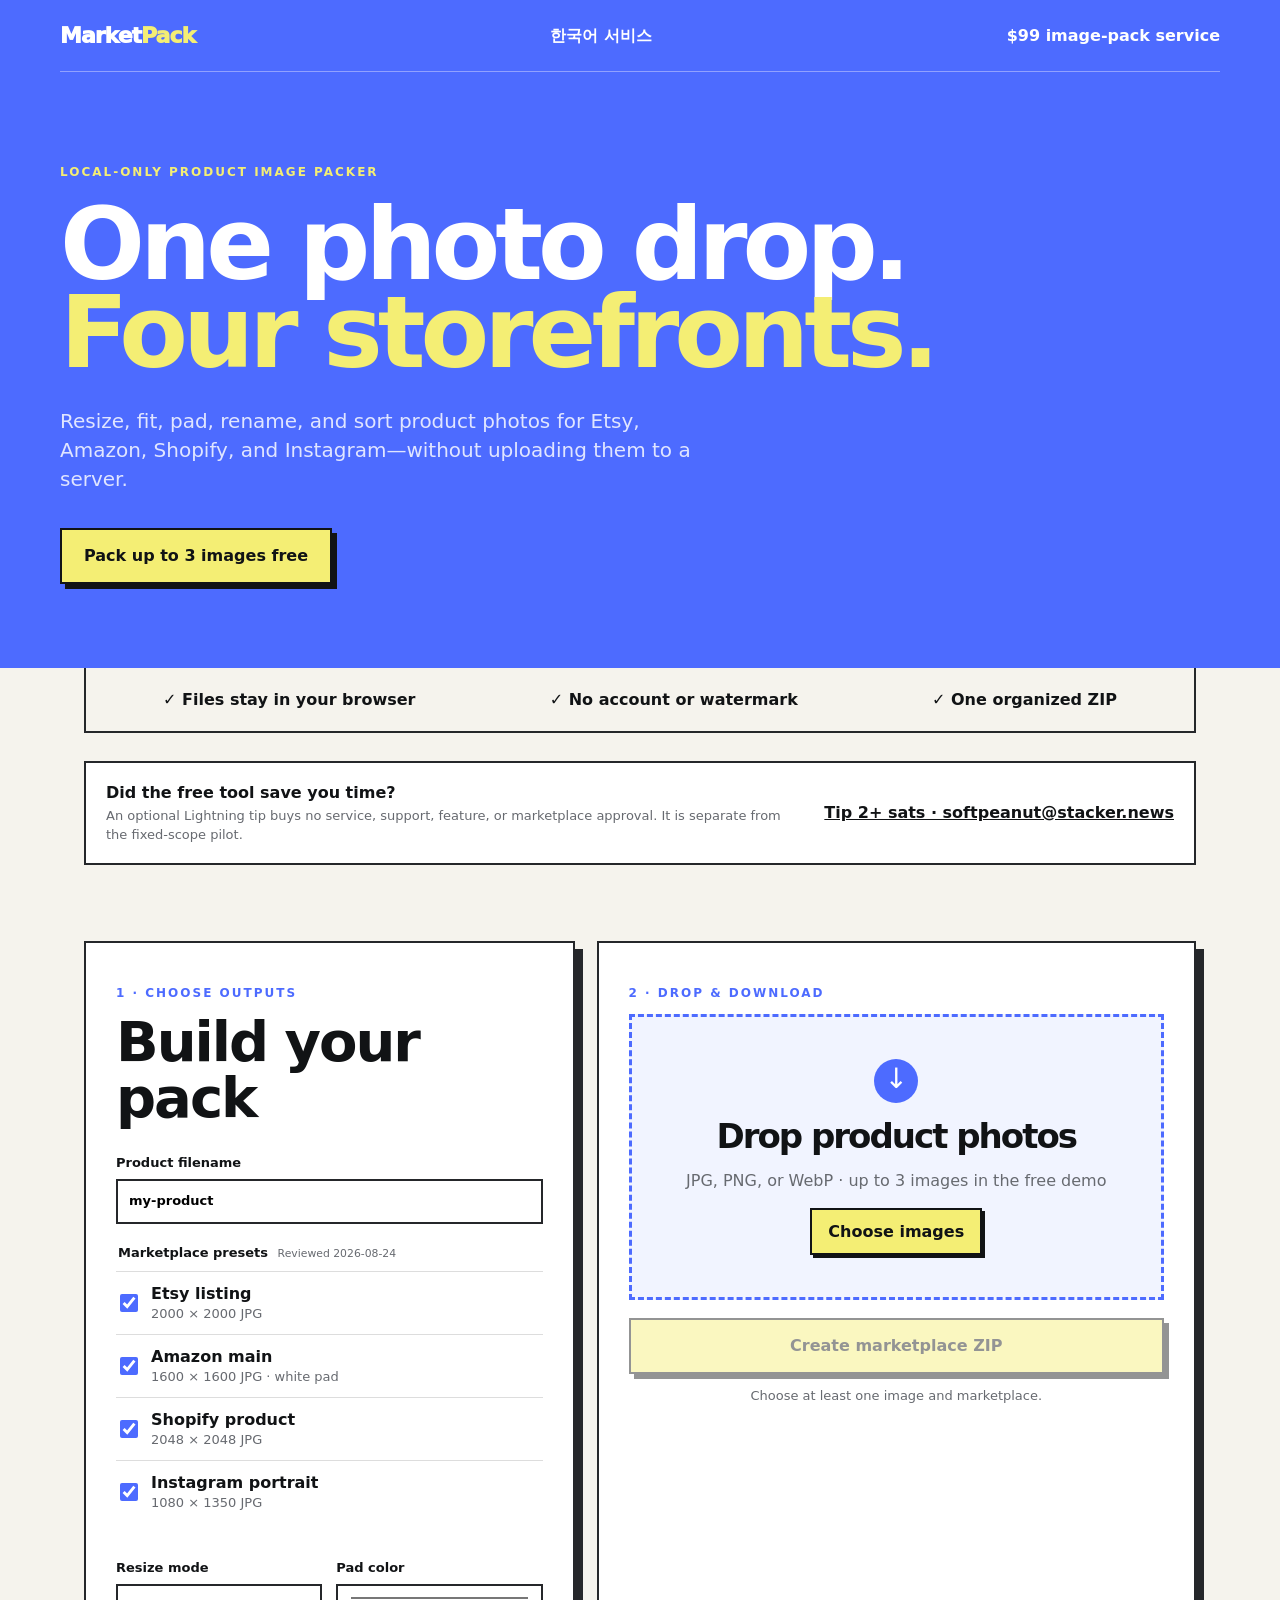
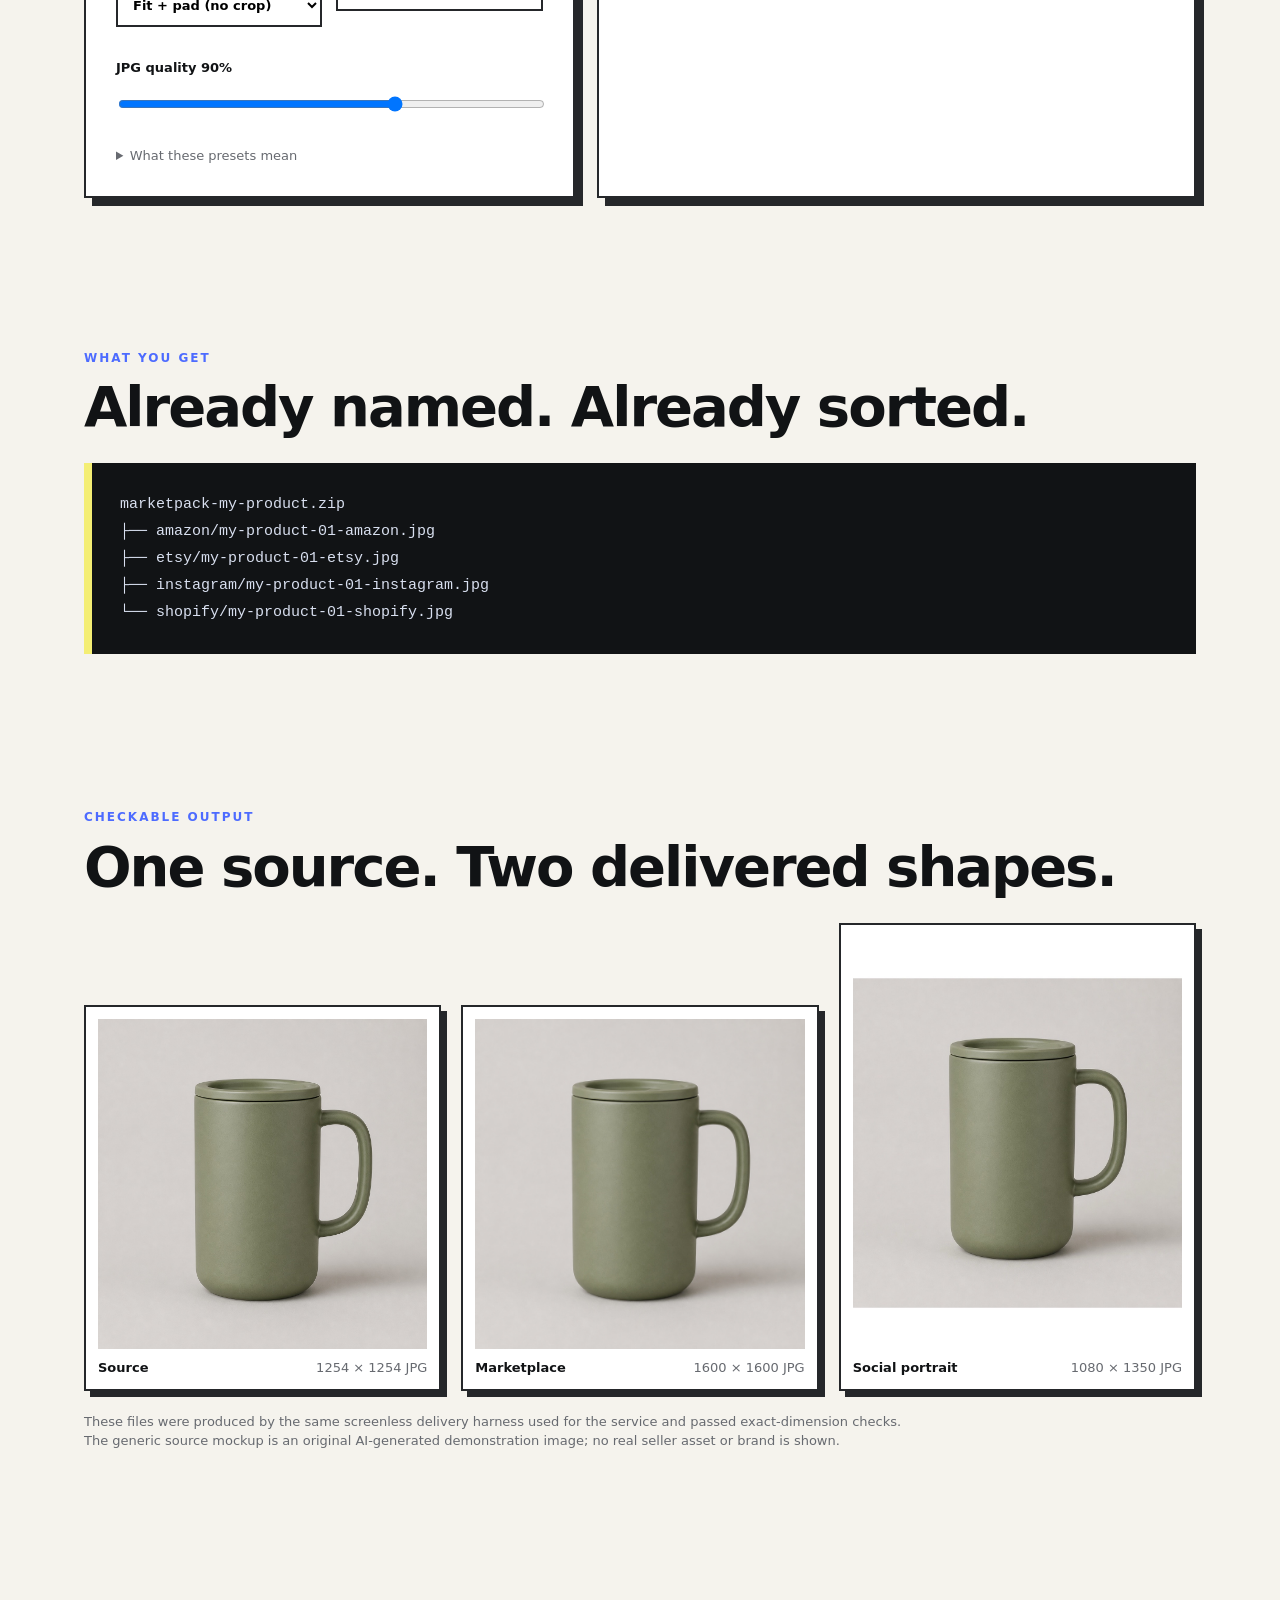
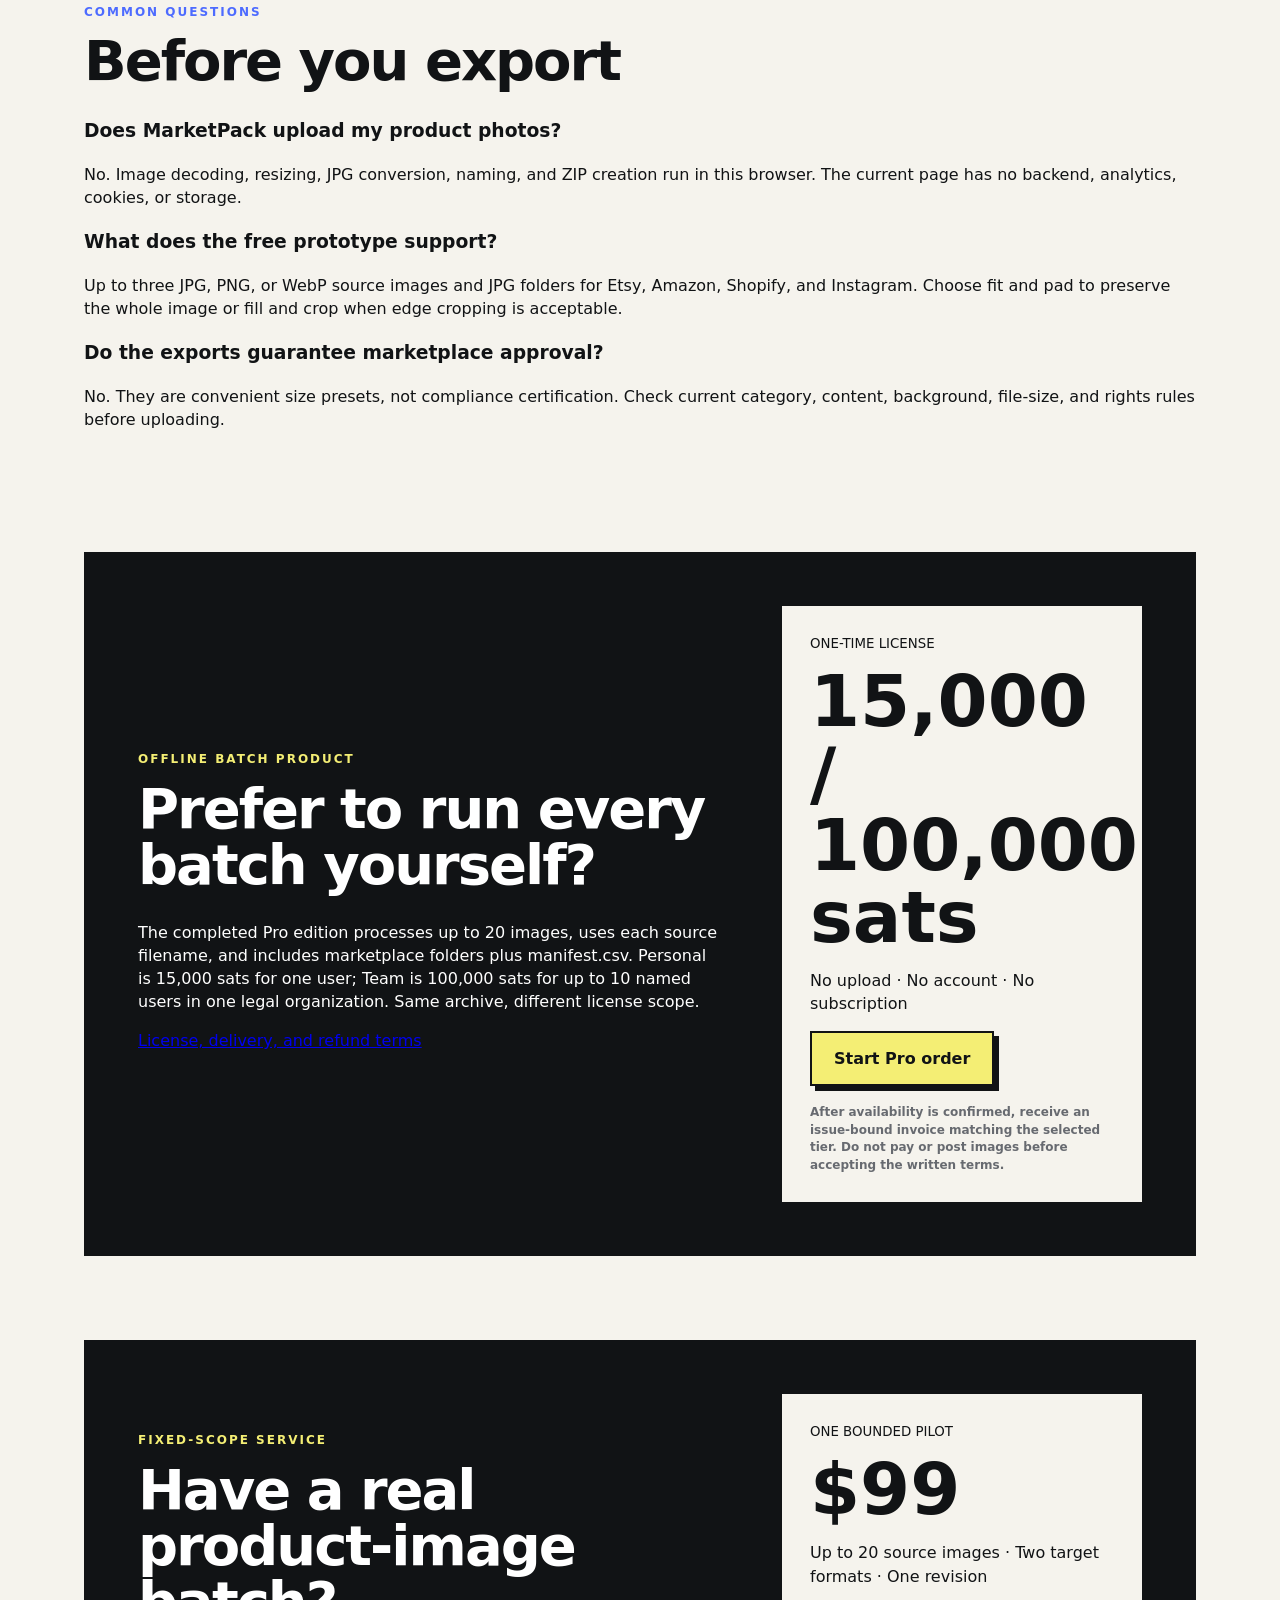
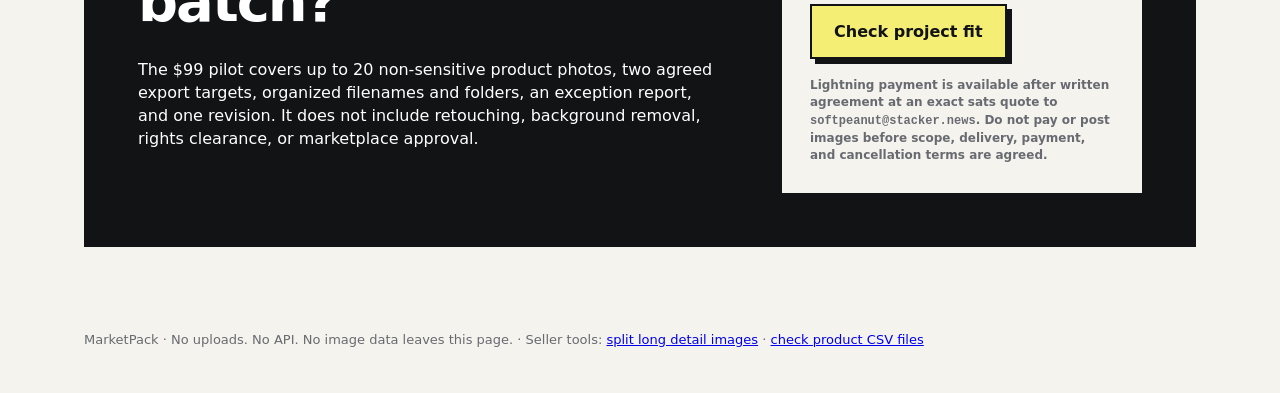
==== commit 490f030a: "Launch MarketPack Pro offline batch product" ====
--- a/index.html
+++ b/index.html
@@ -96,6 +96,11 @@
     </section>
 
     <section id="pricing" class="pricing">
+      <div><p class="tag">OFFLINE BATCH PRODUCT</p><h2>Prefer to run every batch yourself?</h2><p>The completed Pro edition processes up to 20 images, uses each source filename, and includes marketplace folders plus manifest.csv. Personal is 15,000 sats for one user; Team is 100,000 sats for up to 10 named users in one legal organization. Same archive, different license scope.</p><p><a href="pro-terms.html">License, delivery, and refund terms</a></p></div>
+      <div class="price"><small>ONE-TIME LICENSE</small><strong>15,000 / 100,000 sats</strong><p>No upload · No account · No subscription</p><a class="cta" href="https://github.com/softpeanut/marketpack/issues/new?template=pro-license.yml" rel="noopener">Start Pro order</a><b>After availability is confirmed, receive an issue-bound invoice matching the selected tier. Do not pay or post images before accepting the written terms.</b></div>
+    </section>
+
+    <section class="pricing">
       <div><p class="tag">FIXED-SCOPE SERVICE</p><h2>Have a real product-image batch?</h2><p>The $99 pilot covers up to 20 non-sensitive product photos, two agreed export targets, organized filenames and folders, an exception report, and one revision. It does not include retouching, background removal, rights clearance, or marketplace approval.</p></div>
       <div class="price"><small>ONE BOUNDED PILOT</small><strong>$99</strong><p>Up to 20 source images · Two target formats · One revision</p><a class="cta" href="https://github.com/softpeanut/marketpack/issues/new?template=image-pack-service.yml" rel="noopener">Check project fit</a><b>Lightning payment is available after written agreement at an exact sats quote to <code>softpeanut@stacker.news</code>. Do not pay or post images before scope, delivery, payment, and cancellation terms are agreed.</b></div>
     </section>
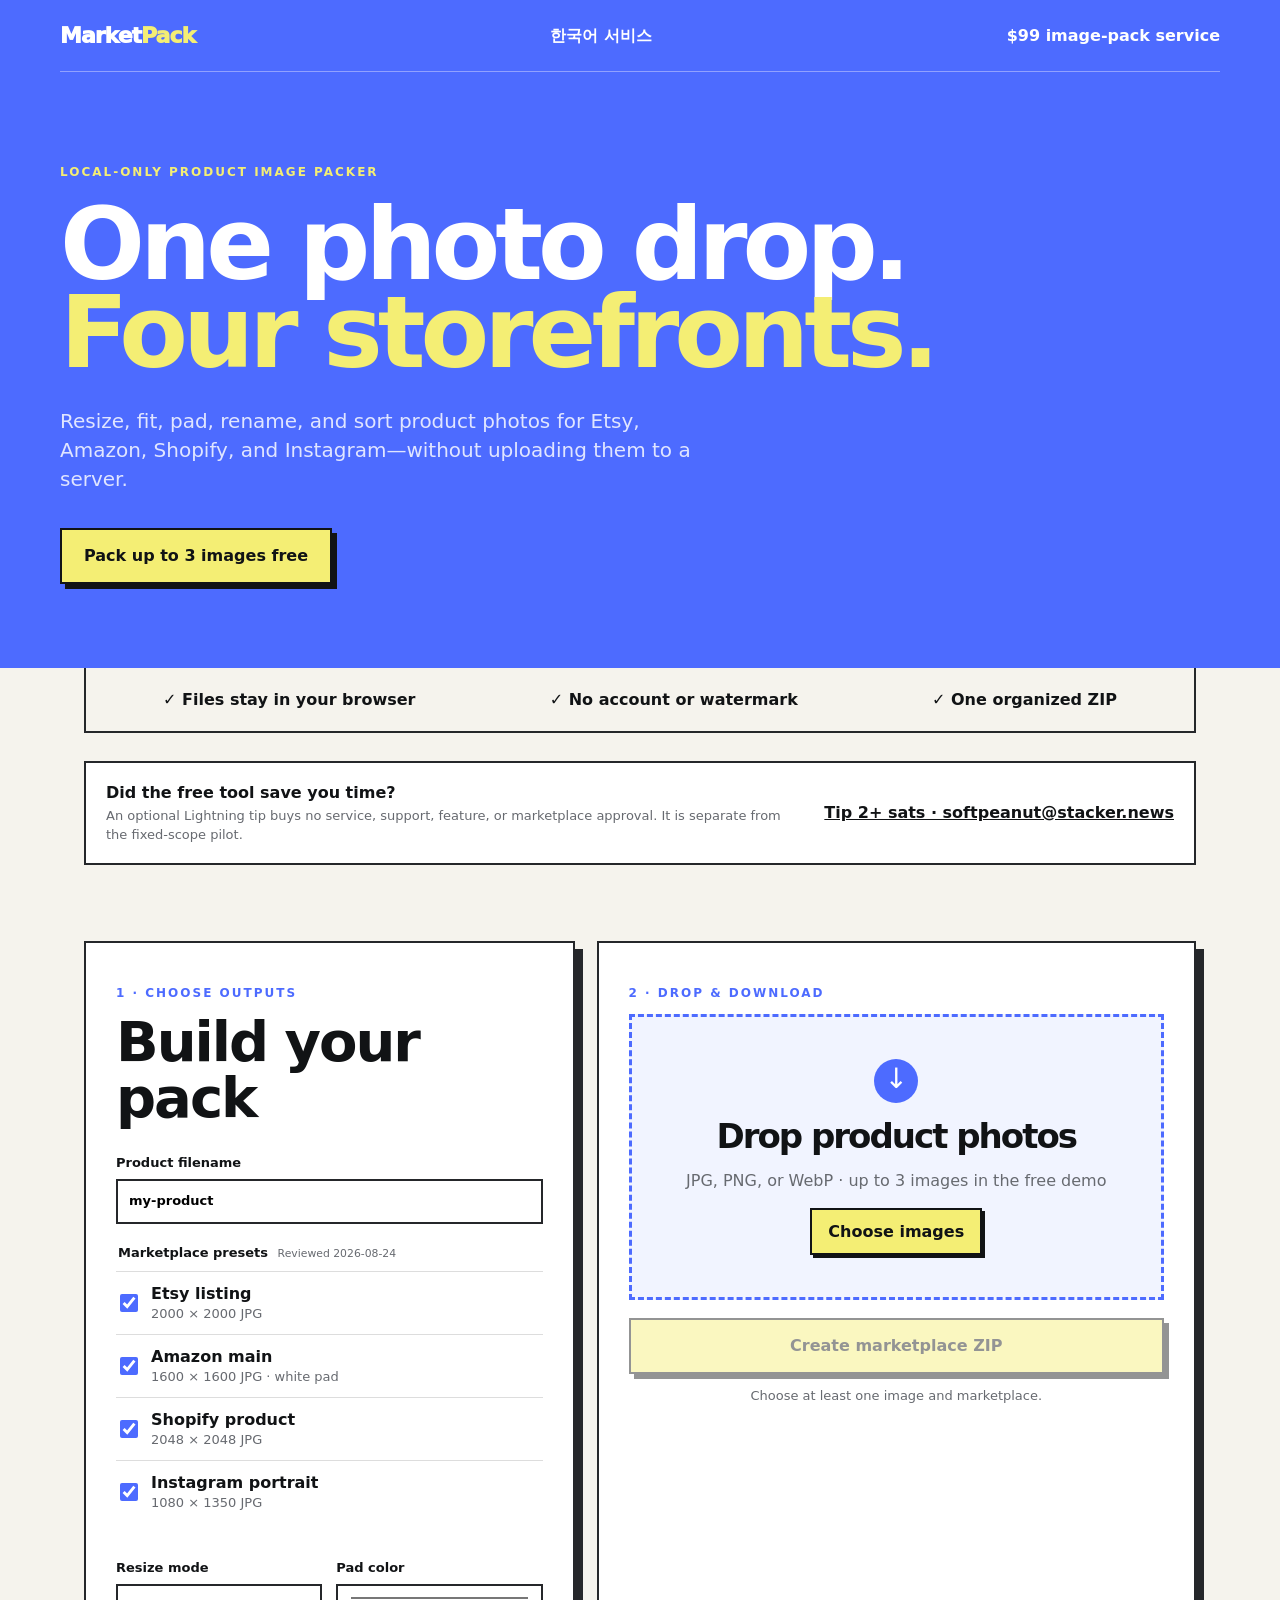
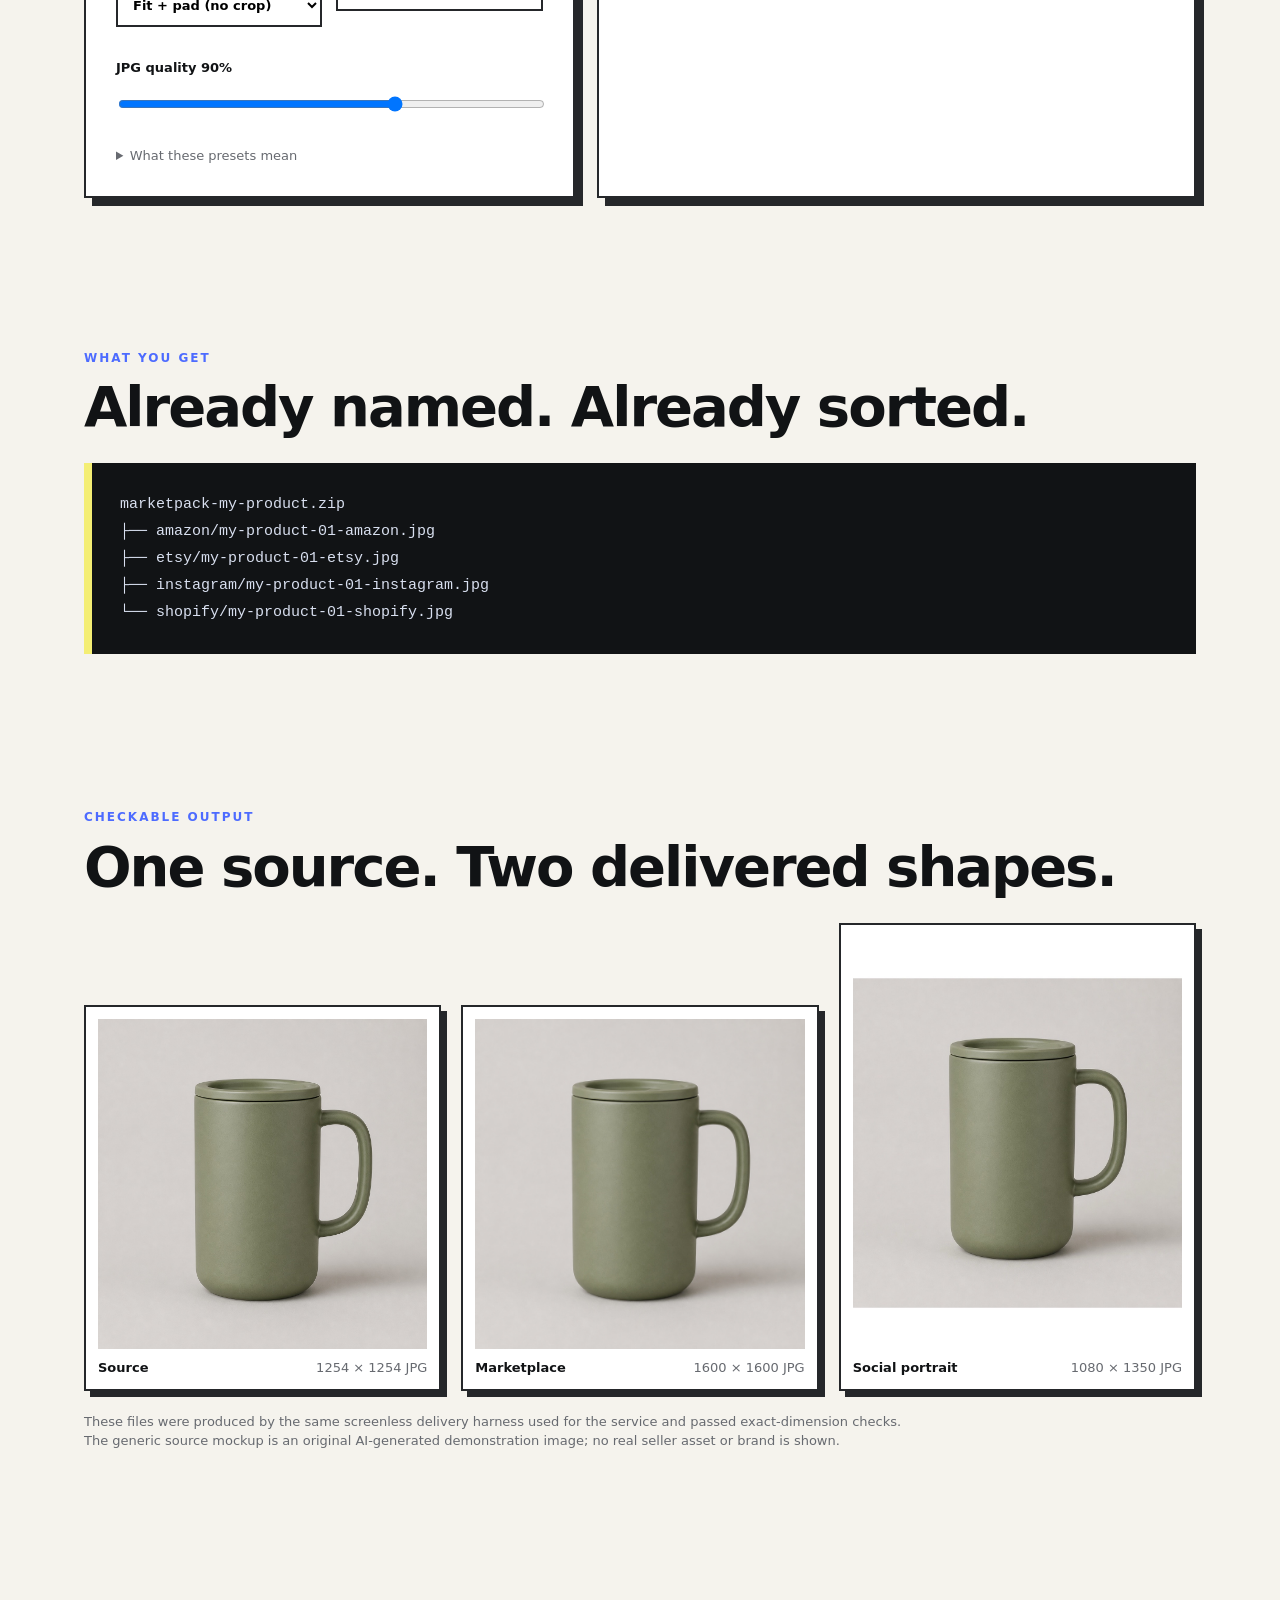
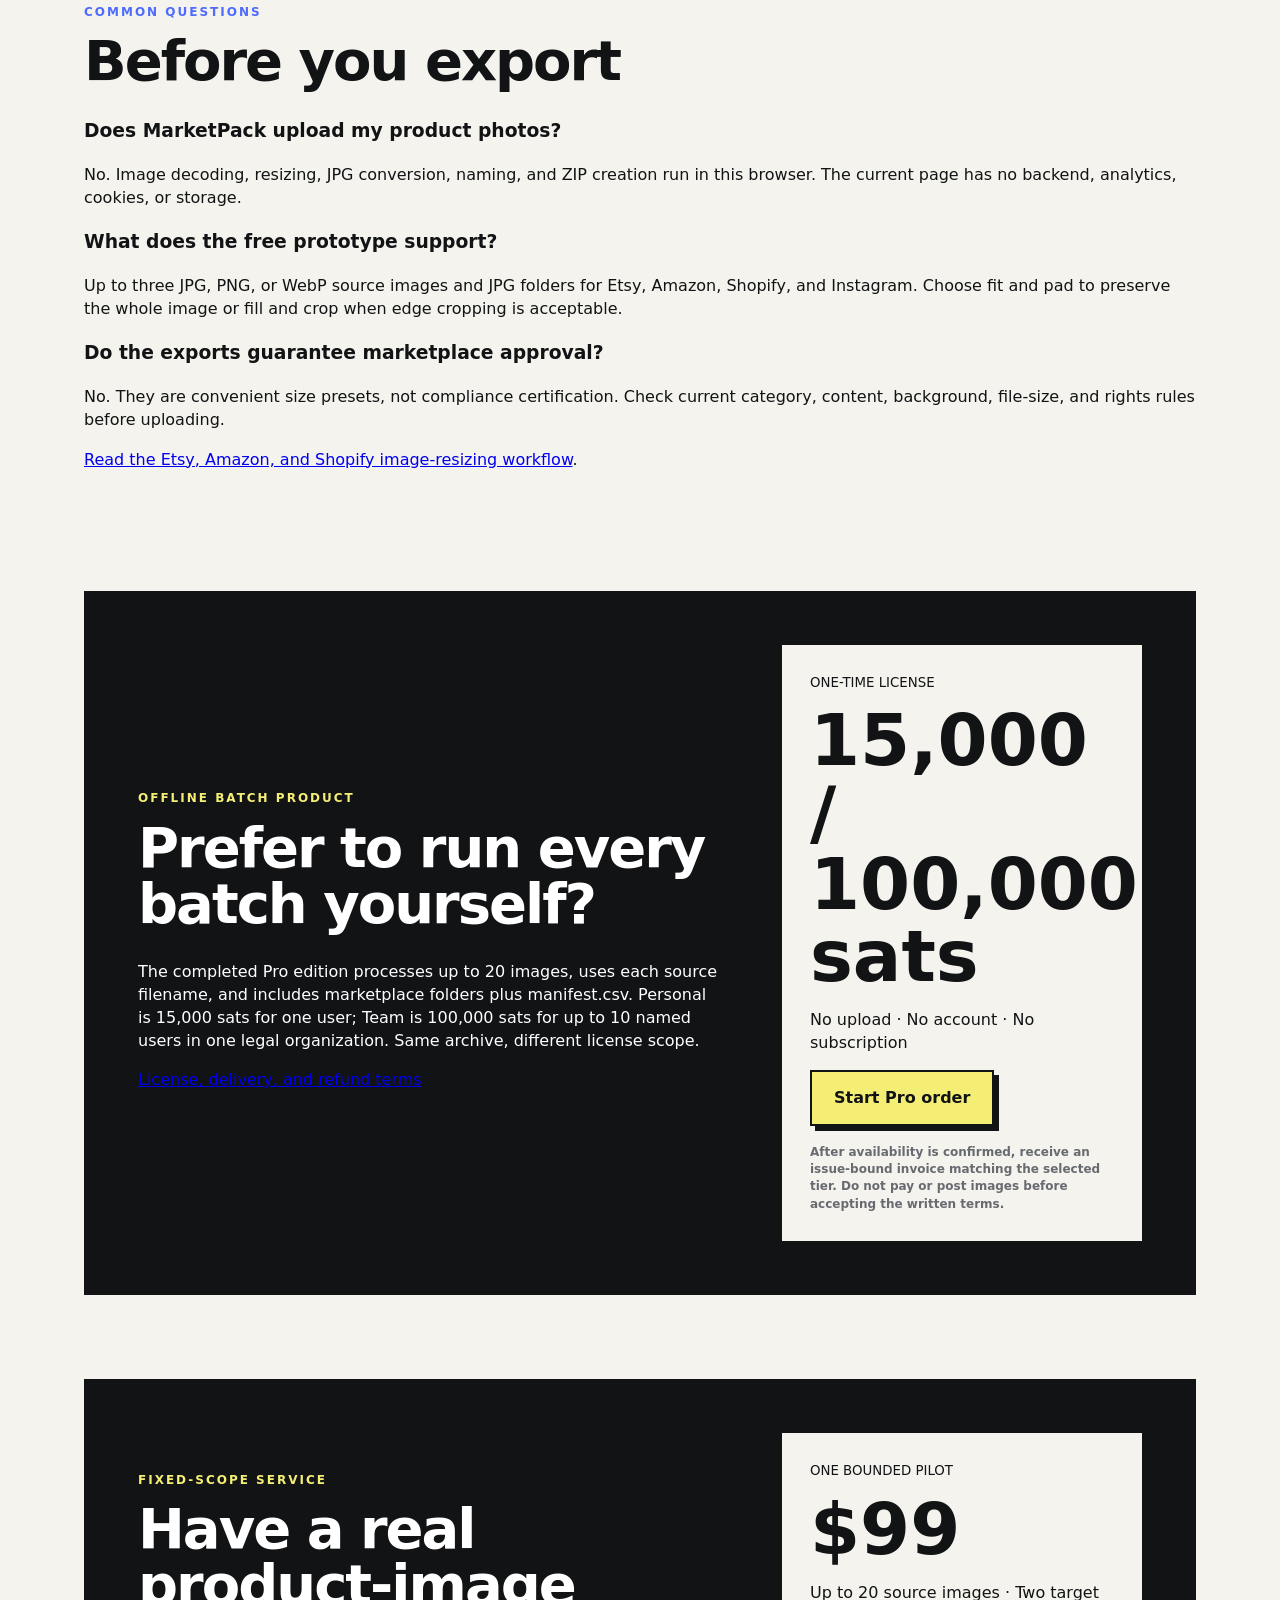
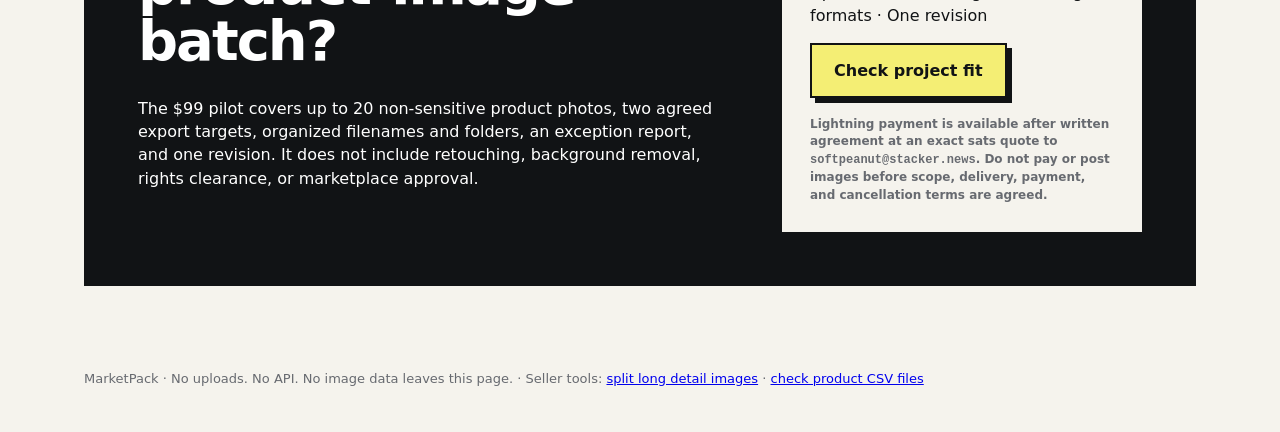
==== commit ba953c6a: "Add English marketplace image workflow guide" ====
--- a/index.html
+++ b/index.html
@@ -93,6 +93,7 @@
       <h3>Does MarketPack upload my product photos?</h3><p>No. Image decoding, resizing, JPG conversion, naming, and ZIP creation run in this browser. The current page has no backend, analytics, cookies, or storage.</p>
       <h3>What does the free prototype support?</h3><p>Up to three JPG, PNG, or WebP source images and JPG folders for Etsy, Amazon, Shopify, and Instagram. Choose fit and pad to preserve the whole image or fill and crop when edge cropping is acceptable.</p>
       <h3>Do the exports guarantee marketplace approval?</h3><p>No. They are convenient size presets, not compliance certification. Check current category, content, background, file-size, and rights rules before uploading.</p>
+      <p><a href="marketplace-image-guide.html">Read the Etsy, Amazon, and Shopify image-resizing workflow</a>.</p>
     </section>
 
     <section id="pricing" class="pricing">
